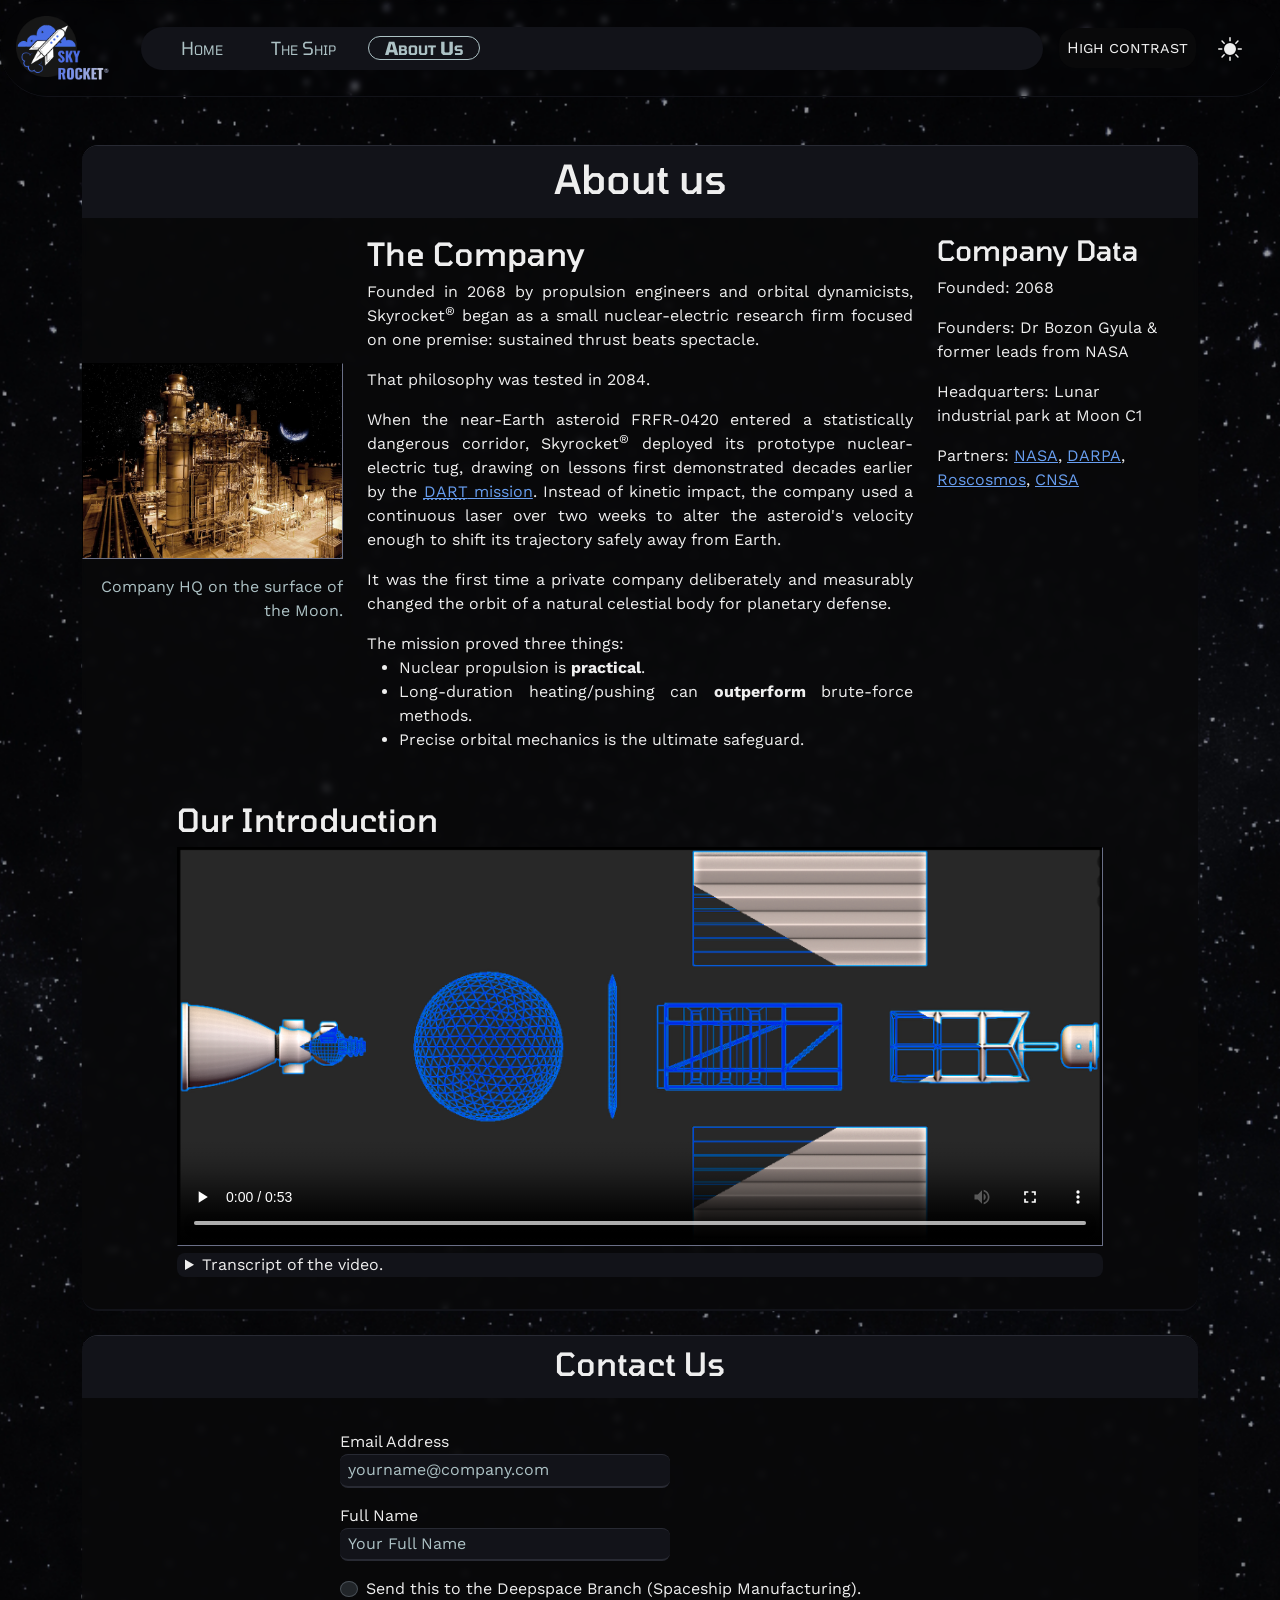
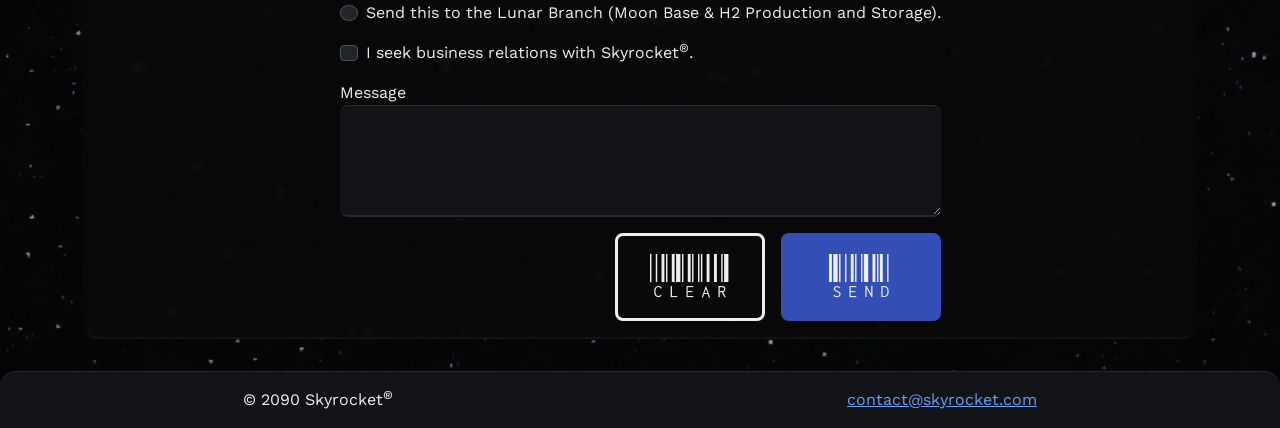
==== about_us.html @ b5b61dbf "Fixing things" ====
<!DOCTYPE html>
<html lang="en">
    <head>
        <meta charset="UTF-8">
        <meta name="viewport" content="width=device-width, initial-scale=1.0">
        
        <link href="https://cdn.jsdelivr.net/npm/bootstrap@5.3.8/dist/css/bootstrap.min.css" rel="stylesheet" integrity="sha384-sRIl4kxILFvY47J16cr9ZwB07vP4J8+LH7qKQnuqkuIAvNWLzeN8tE5YBujZqJLB" crossorigin="anonymous">
        <link rel="stylesheet" href="src/style.css">
        <link rel="stylesheet" href="src/print.css">
        <link rel="shortcut icon" href="./assets/imgs/Icon.png" type="image/x-icon">

        <title>About Us - Skyrocket&reg;</title>
    </head>
    <body>
        <nav id="content-btn">
            <a href="#content">Skip to content</a>
        </nav>
        <header id="menu">
            <a href="index.html">
                <img src="./assets/imgs/Logo.png" alt="Image of the logo of Skyrocket&reg;" id="logo">
            </a>
            <nav>
                <ul>
                    <li>
                        <a href="index.html">
                            <span>Home</span>
                            <svg xmlns="http://www.w3.org/2000/svg" width="32" height="32" fill="currentColor" class="bi bi-house-fill" viewBox="0 0 16 16">
                                <path d="M8.707 1.5a1 1 0 0 0-1.414 0L.646 8.146a.5.5 0 0 0 .708.708L8 2.207l6.646 6.647a.5.5 0 0 0 .708-.708L13 5.793V2.5a.5.5 0 0 0-.5-.5h-1a.5.5 0 0 0-.5.5v1.293z"/>
                                <path d="m8 3.293 6 6V13.5a1.5 1.5 0 0 1-1.5 1.5h-9A1.5 1.5 0 0 1 2 13.5V9.293z"/>
                            </svg>
                        </a>
                    </li>
                    <li>
                        <a href="the_ship.html">
                            <span>The Ship</span>
                            <svg xmlns="http://www.w3.org/2000/svg" width="32" height="32" fill="currentColor" class="bi bi-rocket-fill" viewBox="0 0 16 16">
                                <path d="M10.175 1.991c.81 1.312 1.583 3.43 1.778 6.819l1.5 1.83A2.5 2.5 0 0 1 14 12.202V15.5a.5.5 0 0 1-.9.3l-1.125-1.5c-.166-.222-.42-.4-.752-.57-.214-.108-.414-.192-.627-.282l-.196-.083C9.7 13.793 8.85 14 8 14s-1.7-.207-2.4-.635q-.101.044-.198.084c-.211.089-.411.173-.625.281-.332.17-.586.348-.752.57L2.9 15.8a.5.5 0 0 1-.9-.3v-3.298a2.5 2.5 0 0 1 .548-1.562l.004-.005L4.049 8.81c.197-3.323.969-5.434 1.774-6.756.466-.767.94-1.262 1.31-1.57a3.7 3.7 0 0 1 .601-.41A.55.55 0 0 1 8 0c.101 0 .17.027.25.064q.056.025.145.075c.118.066.277.167.463.315.373.297.85.779 1.317 1.537M9.5 6c0-1.105-.672-2-1.5-2s-1.5.895-1.5 2S7.172 8 8 8s1.5-.895 1.5-2"/>
                                <path d="M8 14.5c.5 0 .999-.046 1.479-.139L8.4 15.8a.5.5 0 0 1-.8 0l-1.079-1.439c.48.093.98.139 1.479.139"/>
                            </svg>
                        </a>
                    </li>
                    <li class="active">
                        <a href="about_us.html">
                            <span>About Us</span>
                            <svg xmlns="http://www.w3.org/2000/svg" width="32" height="32" fill="currentColor" class="bi bi-building-fill" viewBox="0 0 16 16">
                                <path d="M3 0a1 1 0 0 0-1 1v14a1 1 0 0 0 1 1h3v-3.5a.5.5 0 0 1 .5-.5h3a.5.5 0 0 1 .5.5V16h3a1 1 0 0 0 1-1V1a1 1 0 0 0-1-1zm1 2.5a.5.5 0 0 1 .5-.5h1a.5.5 0 0 1 .5.5v1a.5.5 0 0 1-.5.5h-1a.5.5 0 0 1-.5-.5zm3 0a.5.5 0 0 1 .5-.5h1a.5.5 0 0 1 .5.5v1a.5.5 0 0 1-.5.5h-1a.5.5 0 0 1-.5-.5zm3.5-.5h1a.5.5 0 0 1 .5.5v1a.5.5 0 0 1-.5.5h-1a.5.5 0 0 1-.5-.5v-1a.5.5 0 0 1 .5-.5M4 5.5a.5.5 0 0 1 .5-.5h1a.5.5 0 0 1 .5.5v1a.5.5 0 0 1-.5.5h-1a.5.5 0 0 1-.5-.5zM7.5 5h1a.5.5 0 0 1 .5.5v1a.5.5 0 0 1-.5.5h-1a.5.5 0 0 1-.5-.5v-1a.5.5 0 0 1 .5-.5m2.5.5a.5.5 0 0 1 .5-.5h1a.5.5 0 0 1 .5.5v1a.5.5 0 0 1-.5.5h-1a.5.5 0 0 1-.5-.5zM4.5 8h1a.5.5 0 0 1 .5.5v1a.5.5 0 0 1-.5.5h-1a.5.5 0 0 1-.5-.5v-1a.5.5 0 0 1 .5-.5m2.5.5a.5.5 0 0 1 .5-.5h1a.5.5 0 0 1 .5.5v1a.5.5 0 0 1-.5.5h-1a.5.5 0 0 1-.5-.5zm3.5-.5h1a.5.5 0 0 1 .5.5v1a.5.5 0 0 1-.5.5h-1a.5.5 0 0 1-.5-.5v-1a.5.5 0 0 1 .5-.5"/>
                            </svg>
                        </a>
                    </li>
                </ul>
            </nav>
            <p>High contrast</p>
            <button id="high-contrast-btn" title="High contrast mode">
                <svg xmlns="http://www.w3.org/2000/svg" width="24" height="24" fill="currentColor" class="bi bi-sun-fill" viewBox="0 0 16 16">
                    <path d="M8 12a4 4 0 1 0 0-8 4 4 0 0 0 0 8M8 0a.5.5 0 0 1 .5.5v2a.5.5 0 0 1-1 0v-2A.5.5 0 0 1 8 0m0 13a.5.5 0 0 1 .5.5v2a.5.5 0 0 1-1 0v-2A.5.5 0 0 1 8 13m8-5a.5.5 0 0 1-.5.5h-2a.5.5 0 0 1 0-1h2a.5.5 0 0 1 .5.5M3 8a.5.5 0 0 1-.5.5h-2a.5.5 0 0 1 0-1h2A.5.5 0 0 1 3 8m10.657-5.657a.5.5 0 0 1 0 .707l-1.414 1.415a.5.5 0 1 1-.707-.708l1.414-1.414a.5.5 0 0 1 .707 0m-9.193 9.193a.5.5 0 0 1 0 .707L3.05 13.657a.5.5 0 0 1-.707-.707l1.414-1.414a.5.5 0 0 1 .707 0m9.193 2.121a.5.5 0 0 1-.707 0l-1.414-1.414a.5.5 0 0 1 .707-.707l1.414 1.414a.5.5 0 0 1 0 .707M4.464 4.465a.5.5 0 0 1-.707 0L2.343 3.05a.5.5 0 1 1 .707-.707l1.414 1.414a.5.5 0 0 1 0 .708"/>
                </svg>
            </button>
        </header>
        
        <main id="content" class="container">

            <article class="section-card">
                <header>
                    <h1>About us</h1>
                </header>
                <section class="row g-4">
                    <figure class="col-12 col-lg-3">
                        <img src="./assets/imgs/MoonBase.jpg" alt="Night picture of our lunar base" class="img-fluid content-border">
                        <figcaption>Company HQ on the surface of the Moon.</figcaption>
                    </figure>
                    <div class="col-12 col-lg-6 py-3 text-justify">
                        <h2>The Company</h2>
                        <p>Founded in 2068 by propulsion engineers and orbital dynamicists, Skyrocket<sup>&reg;</sup> began as a small nuclear-electric research firm focused on one premise: sustained thrust beats spectacle.</p>
                        <p>That philosophy was tested in 2084.</p>
                        <p>When the near-Earth asteroid FRFR-0420 entered a statistically dangerous corridor, Skyrocket<sup>&reg;</sup> deployed its prototype nuclear-electric tug, drawing on lessons first demonstrated decades earlier by the <a href="https://en.wikipedia.org/wiki/Double_Asteroid_Redirection_Test" target="_blank"><abbr title="Double Asteroid Redirection Test">DART</abbr> mission</a>. Instead of kinetic impact, the company used a continuous laser over two weeks to alter the asteroid's velocity enough to shift its trajectory safely away from Earth.</p>
                        <p>It was the first time a private company deliberately and measurably changed the orbit of a natural celestial body for planetary defense.</p>
                        <p class="mb-0">The mission proved three things:</p>
                        <ul>
                            <li>Nuclear propulsion is <strong>practical</strong>.</li>
                            <li>Long-duration heating/pushing can <strong>outperform</strong> brute-force methods.</li>
                            <li>Precise orbital mechanics is the ultimate safeguard.</li>
                        </ul>
                    </div>
                    <aside class="col-12 col-lg-3 py-3 pe-5">
                        <h3>Company Data</h3>
                        <p>Founded: 2068</p>
                        <p>Founders: <span lang="hu">Dr Bozon Gyula</span> & former leads from NASA</p>
                        <p>Headquarters: Lunar industrial park at Moon C1</p>
                        <p>
                            Partners:
                            <a href="https://en.wikipedia.org/wiki/NASA" target="_blank">NASA</a>,
                            <a href="https://en.wikipedia.org/wiki/DARPA" target="_blank">DARPA</a>,
                            <a href="https://en.wikipedia.org/wiki/Roscosmos" target="_blank">Roscosmos</a>,
                            <a href="https://en.wikipedia.org/wiki/China_National_Space_Administration" target="_blank">CNSA</a>
                        </p>
                    </aside>
                    <div class="col-12 col-md-10 m-auto py-3">
                        <h2>Our Introduction</h2>
                        <video controls class="content-border" poster="./assets/imgs/VideoThumbnail.png">
                            <source src="./assets/videos/Introduction.mp4" type="video/mp4">
                        </video>
                        <details>
                            <summary>Transcript of the video.</summary>
                            <p>
                                In 2084, when the asteroid FRFR-0420 threatened Earth, one company rewrote the future.
                                <br>
                                Skyrocket began as a daring startup with a single conviction: space is not a boundary — it is an engineering problem. We altered FRFR's trajectory, safeguarded our planet, and proved that the limits of space are meant to be challenged.
                                <br>
                                Today, we continue that mission.
                                <br>
                                I am SKY AI, Skyrocket's autonomous systems core — and this is the Flux Overflow class. A nuclear-propelled, unmanned deep-space mining and transport vehicle engineered for precision and profit. Twenty kilometers per second of delta-v, push and tug engine modes, retractable radiators, hybrid AI and manual control.
                                <br>
                                At Skyrocket, we don't just reach for the stars — we make them reachable.
                                <br>
                                Music by by Scott Buckley - released under CC-BY 4.0. www.scottbuckley.com.au
                            </p>
                        </details>
                    </div>
                </section>
            </article>
            
            <article class="section-card mt-4">
                <header>
                    <h2>Contact Us</h2>
                </header>
                <form action="mailto:contact@skyrocket.com" method="post" enctype="text/plain" name="contact" class="p-3" data-bs-theme="dark">

                    <div class="mt-3 vertical-group">
                        <label for="input_email">Email Address</label>
                        <input type="email" name="input_email" id="input_email" placeholder="yourname@company.com" maxlength="40" size="30">
                    </div>

                    <div class="mt-3 vertical-group">
                        <label for="input_text-full_name">Full Name</label>
                        <input type="text" name="input_text-full_name" id="input_text-full_name" placeholder="Your Full Name" maxlength="40" size="30">
                    </div>

                    <div class="mt-3 horizontal-group">
                        <input type="radio" name="input_radio-which_branch" id="input_radio-deepspace" class="form-check-input">
                        <label for="input_radio-deepspace">Send this to the Deepspace Branch (Spaceship Manufacturing).</label>
                    </div>
                    <div class="horizontal-group">
                        <input type="radio" name="input_radio-which_branch" id="input_radio-lunar" class="form-check-input">
                        <label for="input_radio-lunar">Send this to the Lunar Branch (Moon Base & H2 Production and Storage).</label>
                    </div>

                    <div class="mt-3 horizontal-group">
                        <input type="checkbox" name="input_checkbox-is_business" id="input_checkbox-is_business" class="form-check-input">
                        <label for="input_checkbox-is_business">I seek business relations with Skyrocket<sup>&reg;</sup>.</label>
                    </div>

                    <div class="mt-3 vertical-group">
                        <label for="input_textarea-message">Message</label>
                        <textarea name="input_textarea-message" id="input_textarea-message"></textarea>
                    </div>

                    <div class="mt-3 button-group">
                        <input type="button" value="CLEAR" class="button">
                        <input type="submit" value="SEND" class="button">
                    </div>
                    
                </form>
            </article>

        </main>
        
        <footer>
            <p>&copy; 2090 Skyrocket<sup>&reg;</sup></p>
            <address>
                <a href="mailto:contact@skyrocket.com">contact@skyrocket.com</a>
            </address>
        </footer>

        <script src="https://cdn.jsdelivr.net/npm/bootstrap@5.3.8/dist/js/bootstrap.bundle.min.js" integrity="sha384-FKyoEForCGlyvwx9Hj09JcYn3nv7wiPVlz7YYwJrWVcXK/BmnVDxM+D2scQbITxI" crossorigin="anonymous"></script>
        <script src="src/main.js"></script>
    </body>
</html>
---- src/style.css ----
/* Fonts import */
@import url('https://fonts.googleapis.com/css2?family=Libre+Barcode+128+Text&family=Tomorrow:ital,wght@0,400;0,700;1,400;1,700&family=Work+Sans:ital,wght@0,100..900;1,100..900&display=swap');

/* md from below: 767px */
/* lg from below: 991px */
/* lg from above: 992px */

/* #region Variables */
:root
{
    --bg-color: #09090A;
    --bg-color-transparent: rgba(9, 9, 10, 0.8);
    --bg-dark-grey-color: #121319;
    --bg-light-grey-color: #282a33;

    --text-color: #eee;
    --text-muted-color: #adc2c5;

    --primary-dark-color: #334fb6;
    --primary-color: #689ef0;
    --primary-light-color: #85dbf5;

    --secondary-color: #a675e7;

    --transition-length: 150ms;

    --font-size: 1rem;
    --font-size-large: 1.125rem;
    --font-size-giga: 3rem;

    --font: "Work Sans", Arial, sans-serif;
    --font-futuristic: "Tomorrow", Arial, sans-serif;
    --font-barcode: "Libre Barcode 128 Text", Arial, sans-serif;

    --bg-blur: blur(.2rem);

    --timeline-border-color: white;
}
.high-contrast
{
    --bg-color-transparent: rgba(0, 0, 0, 1);
    
    --text-color: #4cecff;
    --text-muted-color: #00ccff;
    
    --primary-dark-color: #ff8800;
    --primary-color: #ffa600;
    --primary-light-color: #ffee00;

    --font-size: 1.125rem;
    --font-size-large: 1.25rem;
}
/* #endregion */

/* #region Global */
::selection
{
    background-color: var(--primary-color);
    color: #000;
}
.high-contrast ::selection
{
    background-color: var(--primary-color);
}

body
{
    display: flex;
    flex-direction: column;
    min-height: 100vh;

    background-color: var(--bg-color); /* Ha nem töltene be a kép, az ember nem fog megvakulni. */
    background-image: url(./../assets/imgs/Space.jpg);
    background-position: top;
    background-size: cover;

    color: var(--text-color);
    font-family: var(--font);
}
main
{
    /* A footer így mindig legalul lesz. */
    flex: 1;
}

h1, h2, h3, nav
{
    font-family: var(--font-futuristic);
}
p, a, li
{
    font-size: var(--font-size);
}
.high-contrast h1, .high-contrast h2, .high-contrast h3
{
    color: var(--primary-light-color);
}
/* #endregion */

#content
{
    margin-top: 3rem;
}
#content-btn a
{
    position: absolute;
    left    : -9999px;
    margin-left: 5rem;
    font-size: var(--font-size-large);
}
#content-btn a:focus
{
    position: static;
}

.section-card
{
    border-bottom: .15rem solid var(--bg-dark-grey-color);
    border-top: .1rem solid var(--bg-light-grey-color);
    border-radius: 1rem;
    height: 100%;
    
    overflow: hidden;
    background-color: var(--bg-color-transparent);
    backdrop-filter: var(--bg-blur);
}
.high-contrast .section-card
{
    border-color: white;
}
.section-card header
{
    padding: .5rem;

    background-color: var(--bg-dark-grey-color);
    text-align: center;
}
.blur-bg
{
    width: fit-content;
    padding: 0 1rem;
    
    background-color: var(--bg-color-transparent);
    backdrop-filter: var(--bg-blur);
}
.content-border
{
    border: 1px inset var(--bg-light-grey-color);
}
.text-justify
{
    text-align: justify;
}

hr
{
    border-top: .3rem dashed var(--bg-light-grey-color);
    border-radius: 1rem;
    opacity: .5;
}

/* Links */
a:link
{
    color: var(--primary-color);
}
a:visited
{
    color: var(--secondary-color);
}
a:hover, a:active
{
    color: var(--primary-light-color);
}

footer
{
    display: flex;
    justify-content: space-around;
    width: 100%;
    padding: 1rem;
    margin-top: 2rem;
    border-top: .1rem solid var(--bg-light-grey-color);
    border-top-left-radius: 1rem;
    border-top-right-radius: 1rem;

    background-color: var(--bg-dark-grey-color);
}
footer p, footer address
{
    margin: 0;
}

video
{
    width: 100%;
}

.zoom-image:hover img
{
    opacity: .8;
    border: 1px solid white;

    cursor: zoom-in;
}

/* #region About Us */
form
{
    width: fit-content;
    margin: auto;
}
input, textarea
{
    padding: .2rem .5rem;
    border: none;
    border-top: .1rem solid var(--bg-light-grey-color);
    border-bottom: .15rem solid var(--bg-light-grey-color);
    border-radius: .5rem;
    max-width: 40rem;

    color: var(--text-color);
    background-color: var(--bg-dark-grey-color);
}
textarea
{
    width: 100%;
    min-height: 7rem;
}
::placeholder
{
    color: var(--text-muted-color);
}
input[type=submit]
{
    padding: .5rem 3rem;
    width: fit-content;

    background-color: var(--primary-dark-color);
}
input[type=submit]:hover
{
    background-color: var(--primary-color);
}
.high-contrast input[type=submit]
{
    color: #000;
}
input[type=button]
{
    padding: .3rem 2rem;
    border: .2rem solid var(--text-color);
    background-color: var(--bg-color);
}
input[type=button]:hover
{
    border-color: var(--text-muted-color);
    background-color: var(--bg-dark-grey-color);
}
.button-group
{
    display: flex;
    flex-wrap: wrap;
    justify-content: end;
    gap: 1rem;
}
.vertical-group
{
    display: flex;
    flex-direction: column;
    align-items: start;
}
.horizontal-group
{
    display: flex;
}
.horizontal-group label
{
    margin-left: .5rem;
}
/* #endregion */

/* #region The Ship */
figure
{
    display: flex;
    flex-direction: column;
    justify-content: center;
}
figcaption
{
    margin-top: 1rem;

    color: var(--text-muted-color);
    text-align: end;
}
@media screen and (max-width: 767px)
{
    figure
    {
        position: relative;
        max-height: 10rem;
        overflow: hidden;
    }
    figcaption
    {
        position: absolute;
        top: 0;
        left: 1rem;
        padding: .5rem;
        border-radius: .5rem;
        width: 80%;

        color: var(--text-color);
        text-align: start;
        background-color: var(--bg-color-transparent);
        backdrop-filter: var(--bg-blur);
    }
}

details
{
    margin-bottom: 1rem;
}
summary
{
    border-radius: .5rem;
    padding: 0 .5rem;

    transition: var(--transition-length);
    background-color: var(--bg-dark-grey-color);
}
summary:hover, summary:focus
{
    background-color: var(--bg-light-grey-color);
}

table, th, td
{
    border: 1px solid white;
}
th, td
{
    padding: .5rem;
    min-width: 6rem;
}
thead th
{
    text-align: end;
}
tbody td
{
    text-align: center;
}
caption
{
    color: var(--text-color);
}

/* #endregion */

/* #region Offers */
.section-card p.footnote
{
    color: var(--text-muted-color);
    text-align: end;
    font-style: italic;
}

.cost-text
{
    font-family: var(--font-futuristic);
    font-size: var(--font-size-large);
    letter-spacing: .2rem;
}
.button
{
    border: none;
    border-radius: .5rem;
    
    transition: var(--transition-length);

    color: var(--text-color);
    font-family: var(--font-barcode);
    font-size: var(--font-size-giga);
}
.buy-button
{
    padding: .2rem 4rem;
    background-color: var(--primary-dark-color);
}
.buy-button:hover
{
    background-color: var(--primary-color);
}
.high-contrast .buy-button
{
    color: #000;
}
.high-contrast .button
{
    font-family: var(--font-futuristic);
    font-weight: bold;
}
.rent-button
{
    padding: 0 4rem;
    border: .2rem solid var(--primary-dark-color);
    background-color: var(--bg-color);
}
.rent-button:hover
{
    border-color: var(--primary-color);
    background-color: var(--bg-light-grey-color);
}
/* #endregion */

/* #region Navbar */
#menu
{
    position: sticky;
    top: 0;
    margin: 0 0rem;
    display: flex;
    align-items: center;

    z-index: 1;
    user-select: none;

    backdrop-filter: var(--bg-blur);
    border-bottom: .1rem solid var(--bg-dark-grey-color);
    border-radius: 3rem;
    text-wrap: nowrap;
}
#logo:hover
{
    transition: var(--transition-length);
    opacity: .9;
    filter: drop-shadow(0 0 1.5rem var(--primary-dark-color));
}
#menu img
{
    height: 4rem;
    margin: 1rem;
}

nav
{
    width: 100%;
}
nav ul
{
    display: flex;
    gap: 1rem;

    margin: 0 1rem;
    padding: .5rem 1.5rem;
    border-radius: 2rem;

    background-color: var(--bg-dark-grey-color);
}
nav li
{
    list-style-type: none;
    display: inline-block;
}
nav a:link, nav a:visited
{
    padding: 0 1rem;
    border-radius: 1rem;

    color: var(--text-muted-color);
    font-variant: small-caps;
    font-size: var(--font-size-large);
    text-decoration: none;
}
nav a:hover, nav a:active
{
    color: var(--text-color);
}
nav li.active a
{
    font-weight: bold;
    border: .1rem solid var(--text-muted-color);
}
nav li a svg
{
    display: none;
}

#menu p
{
    position: relative;
    top: .5rem;
    margin-right: 1rem;
    padding: .5rem;
    border-radius: 1rem;

    background-color: var(--bg-color);
    font-variant: small-caps;
    text-align: end;
}
#high-contrast-btn
{
    margin-right: 2rem;
    border: none;

    background-color: transparent;
    color: var(--text-color);
}
#high-contrast-btn:hover
{
    color: var(--primary-light-color);
}

@media screen and (max-width: 767px)
{
    #menu
    {
        position: fixed;
        top: auto;
        bottom: 0;
        width: 100%;

        border-top: .15rem solid var(--bg-light-grey-color);
    }
    #menu p
    {
        display: none;
    }
    #menu img
    {
        height: 2rem;
        margin: .5rem;
    }

    nav ul
    {
        gap: 0;
        justify-content: space-around;
    }
    nav a:link, nav a:visited
    {
        padding: 0;
    }
    nav li.active a
    {
        border: none;
    }
    nav a span
    {
        display: none;
    }
    nav li.active
    {
        border: .2rem solid var(--text-muted-color);
    }
    nav li
    {
        padding: .3rem;
        border: .2rem solid transparent;
        border-radius: 100%;
    }
    nav li a svg
    {
        display: block;
    }

    footer
    {
        padding-bottom: 5rem;
    }
}
/* #endregion */

/* #region Lens images */
.lens
{
    padding: 0;
    position: relative;
    bottom: -1rem;
    display: block;
    margin: auto;
    width: 33%;
}
.lens img
{
    display: block;
    width: 100%;
    margin: auto;
}
.lens img:last-of-type
{
    position: absolute;
    top: 0;
    left: 0;

    opacity: 0;
    transition: var(--transition-length);
}
.lens img:last-of-type:hover
{
    opacity: 1;
}
/* #endregion */

/* #region Roadmap */
.event .event-description p:first-of-type
{
    font-weight: bold;
}
@media screen and (max-width: 991px)
{
    .roadmap
    {
        position: relative;
        margin: 0 1rem 2rem 1rem;
    }
    .roadmap #timeline-horizontal
    {
        display: none;
    }
    #timeline-vertical
    {
        position: absolute;
        width: .4rem;
        height: calc(3rem + 4rem * 5);
        border-radius: 1rem;

        background-color: var(--timeline-border-color);
        opacity: .8;
    }
    .event
    {
        margin-left: 1rem;
        border-radius: .5rem;

        background-color: var(--bg-color-transparent);
        backdrop-filter: var(--bg-blur);
    }
    #event-current svg
    {
        display: none;
    }
    .event .event-description
    {
        padding: .5rem;
        border-bottom: .1rem solid var(--bg-light-grey-color);
        border-radius: .5rem;
    }
    .event .event-description p
    {
        margin: 0;
    }
}
@media screen and (min-width: 992px)
{
    .roadmap
    {
        position: relative;
        margin: 2rem 4rem 7rem 4rem;
    }
    .roadmap #timeline-horizontal
    {
        display: block;
        border-color: var(--timeline-border-color);
        border-style: solid;
        opacity: .8;
    }
    .event-point
    {
        border-radius: 100%;

        background-color: var(--bg-dark-grey-color);
        border: .5rem solid var(--primary-dark-color);
    }
    .event
    {
        position: absolute;
        top: -.9rem;
        width: 2rem;
        height: 2rem;
    }
    .event .event-description
    {
        position: relative;
        top: 2.2rem;
        left: -3.5rem;
        width: 8.2rem;
        border-radius: .5rem;
        
        background-color: var(--bg-color-transparent);
        backdrop-filter: var(--bg-blur);
    }
    .event .event-description p
    {
        margin: 0;
        padding: 0 .2rem;

        text-align: center;
    }
    #event-current
    {
        left: calc(50% - 1rem);
    }
    #event-current .event-description
    {
        position: relative;
        top: 0;
        left: -3rem;
        width: 8rem;
        border-radius: .5rem;

        background-color: var(--bg-color-transparent);
        backdrop-filter: var(--bg-blur);
    }
    #event-current .event-description p
    {
        margin: 0;
        padding: 0 .2rem;

        text-align: center;
        font-weight: bold;
    }
    #event-current svg
    {
        width: 3rem;
        height: 3rem;
        position: relative;
        top: -.5rem;
        left: calc(50% - 1.5rem);
        
        fill: var(--timeline-border-color);
    }
    #event1
    {
        left: 0;
    }
    #event2
    {
        left: calc(15%);
    }
    #event3
    {
        left: calc(35%);
    }
    #event4
    {
        left: calc(70% - 2rem);
    }
    #event5
    {
        left: calc(100% - 2rem);
    }
}
/* #endregion */
---- src/print.css ----
@media print
{
    img
    {
        margin: auto;
        max-height: 15rem;
        max-width: 15rem;
    }
    table, td, th
    {
        border: .2rem solid black;
    }

    .dont-print, #menu, footer, video
    {
        display: none;
    }
    .rent-button
    {
        border: none;
    }

    .event .event-description
    {
        padding: 0;
    }
    #content-btn
    {
        display: none;
    }
    #content
    {
        margin-top: 0;
    }
}
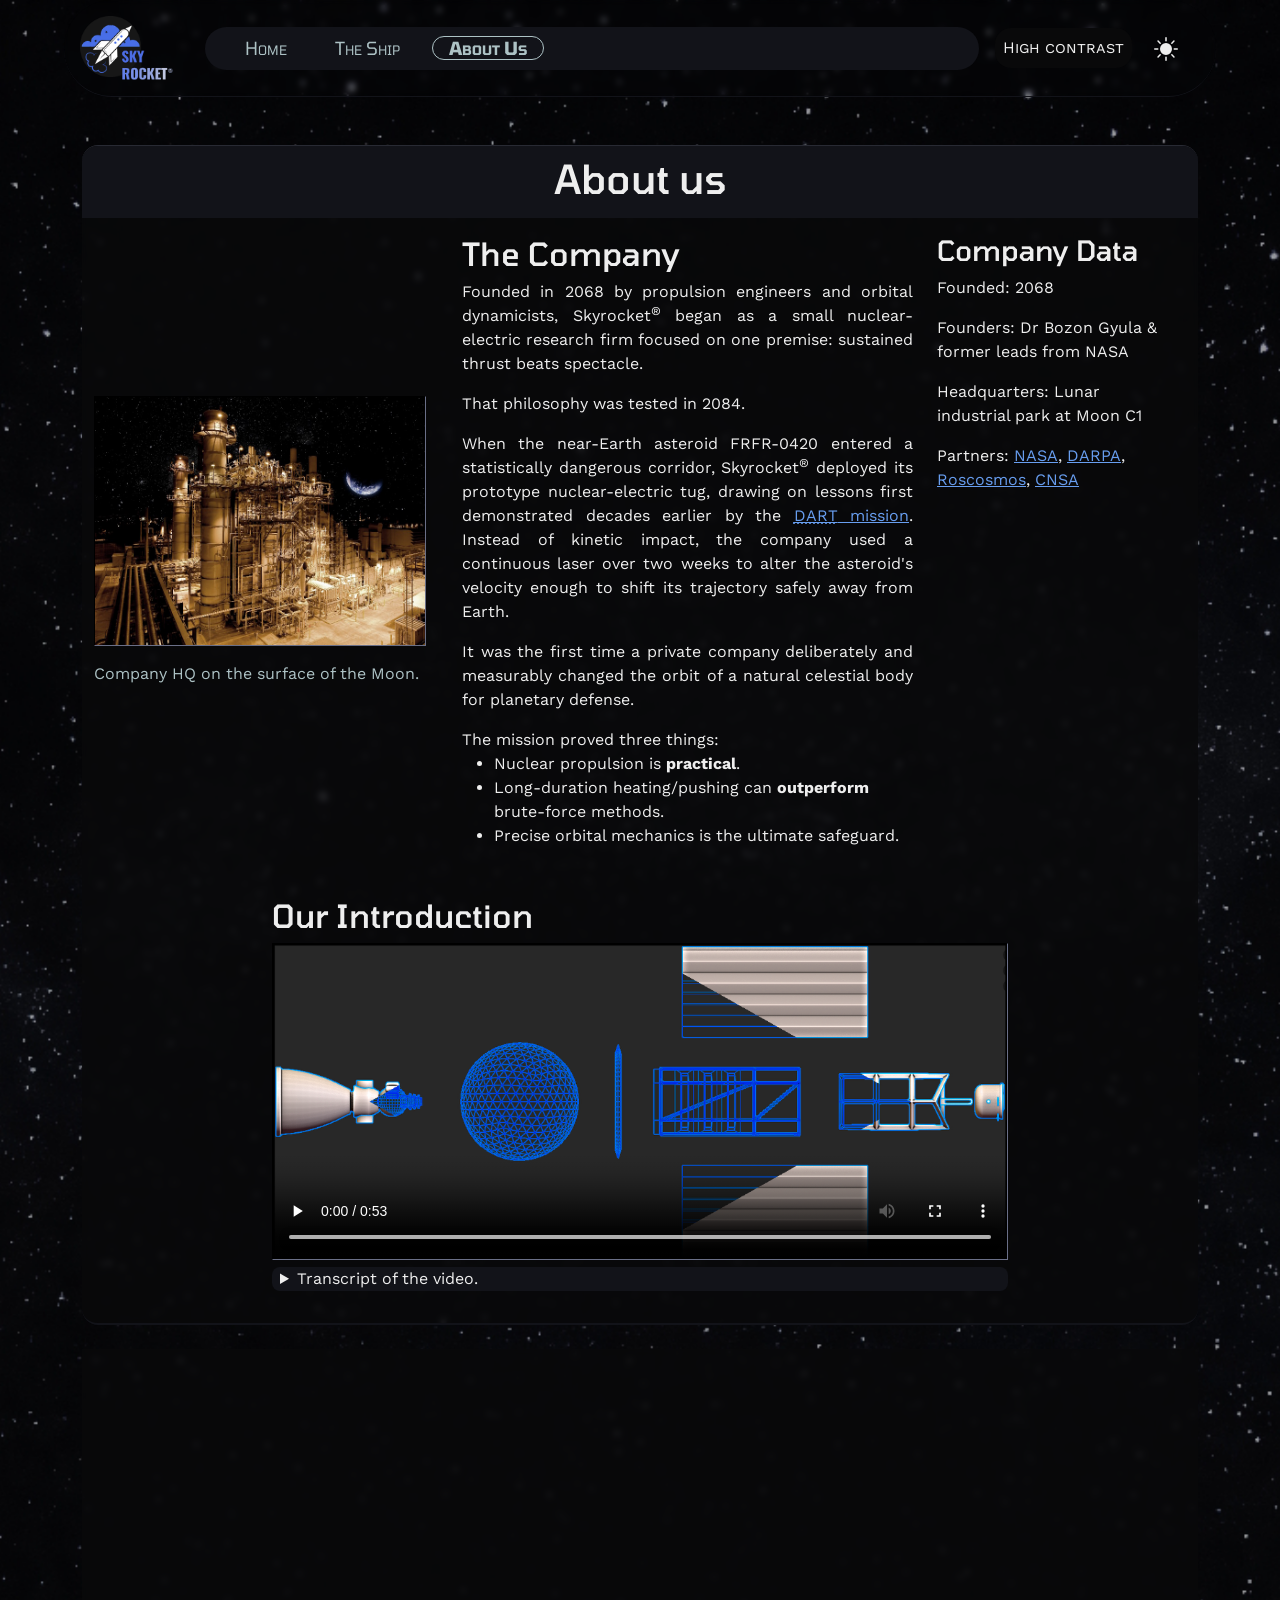
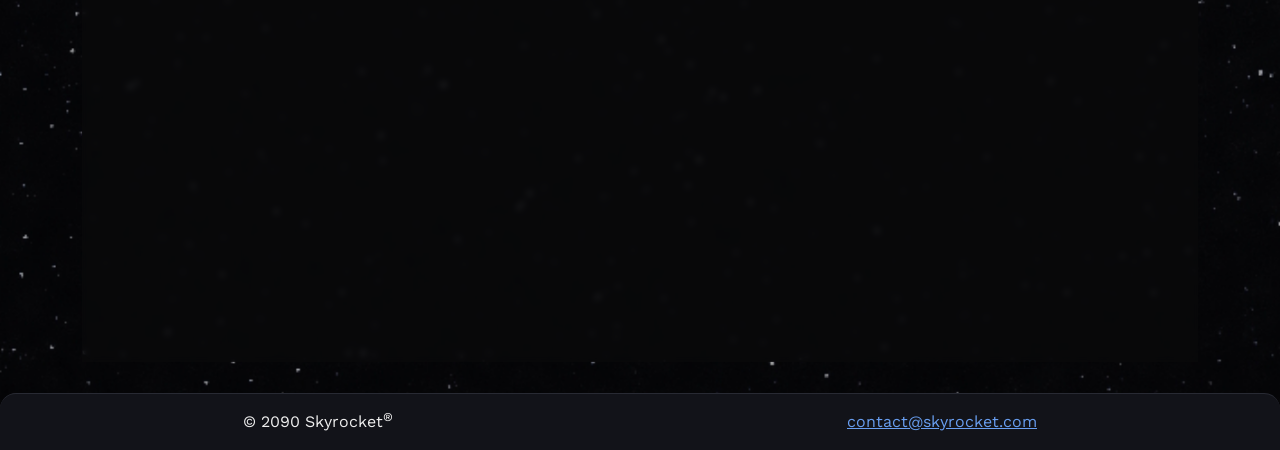
==== commit 94f5a89c: "Fixing the about us page" ====
--- a/about_us.html
+++ b/about_us.html
@@ -58,110 +58,121 @@
         </header>
         
         <main id="content" class="container">
+            <div class="row">
 
-            <article class="section-card">
-                <header>
-                    <h1>About us</h1>
-                </header>
-                <section class="row g-4">
-                    <figure class="col-12 col-lg-3">
-                        <img src="./assets/imgs/MoonBase.jpg" alt="Night picture of our lunar base" class="img-fluid content-border">
-                        <figcaption>Company HQ on the surface of the Moon.</figcaption>
-                    </figure>
-                    <div class="col-12 col-lg-6 py-3 text-justify">
-                        <h2>The Company</h2>
-                        <p>Founded in 2068 by propulsion engineers and orbital dynamicists, Skyrocket<sup>&reg;</sup> began as a small nuclear-electric research firm focused on one premise: sustained thrust beats spectacle.</p>
-                        <p>That philosophy was tested in 2084.</p>
-                        <p>When the near-Earth asteroid FRFR-0420 entered a statistically dangerous corridor, Skyrocket<sup>&reg;</sup> deployed its prototype nuclear-electric tug, drawing on lessons first demonstrated decades earlier by the <a href="https://en.wikipedia.org/wiki/Double_Asteroid_Redirection_Test" target="_blank"><abbr title="Double Asteroid Redirection Test">DART</abbr> mission</a>. Instead of kinetic impact, the company used a continuous laser over two weeks to alter the asteroid's velocity enough to shift its trajectory safely away from Earth.</p>
-                        <p>It was the first time a private company deliberately and measurably changed the orbit of a natural celestial body for planetary defense.</p>
-                        <p class="mb-0">The mission proved three things:</p>
-                        <ul>
-                            <li>Nuclear propulsion is <strong>practical</strong>.</li>
-                            <li>Long-duration heating/pushing can <strong>outperform</strong> brute-force methods.</li>
-                            <li>Precise orbital mechanics is the ultimate safeguard.</li>
-                        </ul>
-                    </div>
-                    <aside class="col-12 col-lg-3 py-3 pe-5">
-                        <h3>Company Data</h3>
-                        <p>Founded: 2068</p>
-                        <p>Founders: <span lang="hu">Dr Bozon Gyula</span> & former leads from NASA</p>
-                        <p>Headquarters: Lunar industrial park at Moon C1</p>
-                        <p>
-                            Partners:
-                            <a href="https://en.wikipedia.org/wiki/NASA" target="_blank">NASA</a>,
-                            <a href="https://en.wikipedia.org/wiki/DARPA" target="_blank">DARPA</a>,
-                            <a href="https://en.wikipedia.org/wiki/Roscosmos" target="_blank">Roscosmos</a>,
-                            <a href="https://en.wikipedia.org/wiki/China_National_Space_Administration" target="_blank">CNSA</a>
-                        </p>
-                    </aside>
-                    <div class="col-12 col-md-10 m-auto py-3">
-                        <h2>Our Introduction</h2>
-                        <video controls class="content-border" poster="./assets/imgs/VideoThumbnail.png">
-                            <source src="./assets/videos/Introduction.mp4" type="video/mp4">
-                        </video>
-                        <details>
-                            <summary>Transcript of the video.</summary>
-                            <p>
-                                In 2084, when the asteroid FRFR-0420 threatened Earth, one company rewrote the future.
-                                <br>
-                                Skyrocket began as a daring startup with a single conviction: space is not a boundary — it is an engineering problem. We altered FRFR's trajectory, safeguarded our planet, and proved that the limits of space are meant to be challenged.
-                                <br>
-                                Today, we continue that mission.
-                                <br>
-                                I am SKY AI, Skyrocket's autonomous systems core — and this is the Flux Overflow class. A nuclear-propelled, unmanned deep-space mining and transport vehicle engineered for precision and profit. Twenty kilometers per second of delta-v, push and tug engine modes, retractable radiators, hybrid AI and manual control.
-                                <br>
-                                At Skyrocket, we don't just reach for the stars — we make them reachable.
-                                <br>
-                                Music by by Scott Buckley - released under CC-BY 4.0. www.scottbuckley.com.au
-                            </p>
-                        </details>
-                    </div>
-                </section>
-            </article>
-            
-            <article class="section-card mt-4">
-                <header>
-                    <h2>Contact Us</h2>
-                </header>
-                <form action="mailto:contact@skyrocket.com" method="post" enctype="text/plain" name="contact" class="p-3" data-bs-theme="dark">
+                <div class="col-12">
+                    <article class="content-card">
+                        <div class="row">
+                            <header class="col-12">
+                                <h1>About us</h1>
+                            </header> <!-- col -->
+                            <figure class="col-12 col-lg-4 p-4">
+                                <a href="./assets/imgs/MoonBase.jpg" class="zoom-image">
+                                    <img src="./assets/imgs/MoonBase-Thumbnail.jpg" alt="Night picture of our lunar base" class="img-fluid content-border">
+                                </a>
+                                <figcaption>Company HQ on the surface of the Moon.</figcaption>
+                            </figure> <!-- col -->
+                            <section class="col-12 col-lg-5 py-3 text-justify">
+                                <h2>The Company</h2>
+                                <p>Founded in 2068 by propulsion engineers and orbital dynamicists, Skyrocket<sup>&reg;</sup> began as a small nuclear-electric research firm focused on one premise: sustained thrust beats spectacle.</p>
+                                <p>That philosophy was tested in 2084.</p>
+                                <p>When the near-Earth asteroid FRFR-0420 entered a statistically dangerous corridor, Skyrocket<sup>&reg;</sup> deployed its prototype nuclear-electric tug, drawing on lessons first demonstrated decades earlier by the <a href="https://en.wikipedia.org/wiki/Double_Asteroid_Redirection_Test" target="_blank"><abbr title="Double Asteroid Redirection Test">DART</abbr> mission</a>. Instead of kinetic impact, the company used a continuous laser over two weeks to alter the asteroid's velocity enough to shift its trajectory safely away from Earth.</p>
+                                <p>It was the first time a private company deliberately and measurably changed the orbit of a natural celestial body for planetary defense.</p>
+                                <p class="mb-0">The mission proved three things:</p>
+                                <ul>
+                                    <li>Nuclear propulsion is <strong>practical</strong>.</li>
+                                    <li>Long-duration heating/pushing can <strong>outperform</strong> brute-force methods.</li>
+                                    <li>Precise orbital mechanics is the ultimate safeguard.</li>
+                                </ul>
+                            </section> <!-- col -->
+                            <aside class="col-12 col-lg-3 py-3 pe-5">
+                                <h3>Company Data</h3>
+                                <p>Founded: 2068</p>
+                                <p>Founders: <span lang="hu">Dr Bozon Gyula</span> & former leads from NASA</p>
+                                <p>Headquarters: Lunar industrial park at Moon C1</p>
+                                <p>
+                                    Partners:
+                                    <a href="https://en.wikipedia.org/wiki/NASA" target="_blank">NASA</a>,
+                                    <a href="https://en.wikipedia.org/wiki/DARPA" target="_blank">DARPA</a>,
+                                    <a href="https://en.wikipedia.org/wiki/Roscosmos" target="_blank">Roscosmos</a>,
+                                    <a href="https://en.wikipedia.org/wiki/China_National_Space_Administration" target="_blank">CNSA</a>
+                                </p>
+                            </aside> <!-- col -->
+                            <section class="col-12 col-md-8 m-auto py-3">
+                                <h2>Our Introduction</h2>
+                                <video controls class="content-border" poster="./assets/imgs/VideoThumbnail.png">
+                                    <source src="./assets/videos/Introduction.mp4" type="video/mp4">
+                                </video>
+                                <details>
+                                    <summary>Transcript of the video.</summary>
+                                    <p>
+                                        In 2084, when the asteroid FRFR-0420 threatened Earth, one company rewrote the future.
+                                        <br>
+                                        Skyrocket began as a daring startup with a single conviction: space is not a boundary — it is an engineering problem. We altered FRFR's trajectory, safeguarded our planet, and proved that the limits of space are meant to be challenged.
+                                        <br>
+                                        Today, we continue that mission.
+                                        <br>
+                                        I am SKY AI, Skyrocket's autonomous systems core — and this is the Flux Overflow class. A nuclear-propelled, unmanned deep-space mining and transport vehicle engineered for precision and profit. Twenty kilometers per second of delta-v, push and tug engine modes, retractable radiators, hybrid AI and manual control.
+                                        <br>
+                                        At Skyrocket, we don't just reach for the stars — we make them reachable.
+                                        <br>
+                                        Music by by Scott Buckley - released under CC-BY 4.0. www.scottbuckley.com.au
+                                    </p>
+                                </details>
+                            </section> <!-- col -->
+                        </div> <!-- row -->
+                    </article>
+                </div> <!-- col -->
+                
+                <div class="col-12">
+                    <article class="content-card mt-4">
+                        <div class="row">
+                            <header class="col-12">
+                                <h2>Contact Us</h2>
+                            </header> <!-- col -->
+                            <form action="mailto:contact@skyrocket.com" method="post" enctype="text/plain" name="contact"
+                                class="col-12 col-lg-8 col-xl-7 col-xxl-6 py-3 px-5" data-bs-theme="dark">
 
-                    <div class="mt-3 vertical-group">
-                        <label for="input_email">Email Address</label>
-                        <input type="email" name="input_email" id="input_email" placeholder="yourname@company.com" maxlength="40" size="30">
-                    </div>
+                                <div class="vertical-group">
+                                    <label for="input_email">Email Address</label>
+                                    <input type="email" name="input_email" id="input_email" placeholder="yourname@company.com" maxlength="40" size="30">
+                                </div>
 
-                    <div class="mt-3 vertical-group">
-                        <label for="input_text-full_name">Full Name</label>
-                        <input type="text" name="input_text-full_name" id="input_text-full_name" placeholder="Your Full Name" maxlength="40" size="30">
-                    </div>
+                                <div class="mt-3 vertical-group">
+                                    <label for="input_text-full_name">Full Name</label>
+                                    <input type="text" name="input_text-full_name" id="input_text-full_name" placeholder="Your Full Name" maxlength="40" size="30">
+                                </div>
 
-                    <div class="mt-3 horizontal-group">
-                        <input type="radio" name="input_radio-which_branch" id="input_radio-deepspace" class="form-check-input">
-                        <label for="input_radio-deepspace">Send this to the Deepspace Branch (Spaceship Manufacturing).</label>
-                    </div>
-                    <div class="horizontal-group">
-                        <input type="radio" name="input_radio-which_branch" id="input_radio-lunar" class="form-check-input">
-                        <label for="input_radio-lunar">Send this to the Lunar Branch (Moon Base & H2 Production and Storage).</label>
-                    </div>
+                                <div class="mt-3 horizontal-group">
+                                    <input type="radio" name="input_radio-which_branch" id="input_radio-deepspace" class="form-check-input">
+                                    <label for="input_radio-deepspace">Send this to the Deepspace Branch (Spaceship Manufacturing).</label>
+                                </div>
+                                <div class="horizontal-group">
+                                    <input type="radio" name="input_radio-which_branch" id="input_radio-lunar" class="form-check-input">
+                                    <label for="input_radio-lunar">Send this to the Lunar Branch (Moon Base & H2 Production and Storage).</label>
+                                </div>
 
-                    <div class="mt-3 horizontal-group">
-                        <input type="checkbox" name="input_checkbox-is_business" id="input_checkbox-is_business" class="form-check-input">
-                        <label for="input_checkbox-is_business">I seek business relations with Skyrocket<sup>&reg;</sup>.</label>
-                    </div>
+                                <div class="mt-3 horizontal-group">
+                                    <input type="checkbox" name="input_checkbox-is_business" id="input_checkbox-is_business" class="form-check-input">
+                                    <label for="input_checkbox-is_business">I seek business relations with Skyrocket<sup>&reg;</sup>.</label>
+                                </div>
 
-                    <div class="mt-3 vertical-group">
-                        <label for="input_textarea-message">Message</label>
-                        <textarea name="input_textarea-message" id="input_textarea-message"></textarea>
-                    </div>
+                                <div class="mt-3 vertical-group">
+                                    <label for="input_textarea-message">Message</label>
+                                    <textarea name="input_textarea-message" id="input_textarea-message"></textarea>
+                                </div>
 
-                    <div class="mt-3 button-group">
-                        <input type="button" value="CLEAR" class="button">
-                        <input type="submit" value="SEND" class="button">
-                    </div>
-                    
-                </form>
-            </article>
+                                <div class="mt-3 button-group">
+                                    <input type="button" value="CLEAR" class="button">
+                                    <input type="submit" value="SEND" class="button">
+                                </div>
+                                
+                            </form> <!-- col -->
+                        </div> <!-- row -->
+                    </article>
+                </div> <!-- col -->
 
+            </div> <!-- row -->
         </main>
         
         <footer>
@@ -172,6 +183,6 @@
         </footer>
 
         <script src="https://cdn.jsdelivr.net/npm/bootstrap@5.3.8/dist/js/bootstrap.bundle.min.js" integrity="sha384-FKyoEForCGlyvwx9Hj09JcYn3nv7wiPVlz7YYwJrWVcXK/BmnVDxM+D2scQbITxI" crossorigin="anonymous"></script>
-        <script src="src/main.js"></script>
+        <script src="./src/main.js"></script>
     </body>
 </html>
--- a/src/style.css
+++ b/src/style.css
@@ -38,7 +38,10 @@
 }
 .high-contrast
 {
-    --bg-color-transparent: rgba(0, 0, 0, 1);
+    --bg-color: #311b4e;
+    --bg-color-transparent: rgba(20, 20, 20, 1);
+    --bg-dark-grey-color: #23242b;
+    --bg-light-grey-color: #383a42;
     
     --text-color: #4cecff;
     --text-muted-color: #00ccff;
@@ -113,22 +116,21 @@
     position: static;
 }
 
-.section-card
+.content-card
 {
     border-bottom: .15rem solid var(--bg-dark-grey-color);
     border-top: .1rem solid var(--bg-light-grey-color);
     border-radius: 1rem;
-    height: 100%;
     
     overflow: hidden;
     background-color: var(--bg-color-transparent);
     backdrop-filter: var(--bg-blur);
 }
-.high-contrast .section-card
+.high-contrast .content-card
 {
     border-color: white;
 }
-.section-card header
+.content-card header
 {
     padding: .5rem;
 
@@ -143,11 +145,7 @@
     background-color: var(--bg-color-transparent);
     backdrop-filter: var(--bg-blur);
 }
-.content-border
-{
-    border: 1px inset var(--bg-light-grey-color);
-}
-.text-justify
+.text-justify p
 {
     text-align: justify;
 }
@@ -196,11 +194,22 @@
     width: 100%;
 }
 
+.content-border
+{
+    border: .1rem inset var(--bg-light-grey-color);
+}
+.content-border-transparent
+{
+    border: .1rem solid transparent;
+}
 .zoom-image:hover img
 {
     opacity: .8;
-    border: 1px solid white;
-
+    border: .1rem solid white;
+    border-radius: .5rem;
+}
+.zoom-image:hover
+{
     cursor: zoom-in;
 }
 
@@ -292,11 +301,11 @@
     margin-top: 1rem;
 
     color: var(--text-muted-color);
-    text-align: end;
+    text-align: left;
 }
 @media screen and (max-width: 767px)
 {
-    figure
+    /* figure
     {
         position: relative;
         max-height: 10rem;
@@ -315,7 +324,7 @@
         text-align: start;
         background-color: var(--bg-color-transparent);
         backdrop-filter: var(--bg-blur);
-    }
+    } */
 }
 
 details
@@ -337,7 +346,7 @@
 
 table, th, td
 {
-    border: 1px solid white;
+    border: .1rem solid white;
 }
 th, td
 {
@@ -352,6 +361,11 @@
 {
     text-align: center;
 }
+.corner-th
+{
+    border-top-color: transparent;
+    border-left-color: transparent;
+}
 caption
 {
     color: var(--text-color);
@@ -360,7 +374,7 @@
 /* #endregion */
 
 /* #region Offers */
-.section-card p.footnote
+.content-card p.footnote
 {
     color: var(--text-muted-color);
     text-align: end;
@@ -569,6 +583,13 @@
     footer
     {
         padding-bottom: 5rem;
+    }
+}
+@media screen and (min-width: 992px)
+{
+    #menu
+    {
+        margin: 0 4rem;
     }
 }
 /* #endregion */
@@ -611,12 +632,12 @@
 }
 @media screen and (max-width: 991px)
 {
-    .roadmap
+    #roadmap
     {
         position: relative;
         margin: 0 1rem 2rem 1rem;
     }
-    .roadmap #timeline-horizontal
+    #roadmap #timeline-horizontal
     {
         display: none;
     }
@@ -655,12 +676,12 @@
 }
 @media screen and (min-width: 992px)
 {
-    .roadmap
+    #roadmap
     {
         position: relative;
         margin: 2rem 4rem 7rem 4rem;
     }
-    .roadmap #timeline-horizontal
+    #roadmap #timeline-horizontal
     {
         display: block;
         border-color: var(--timeline-border-color);
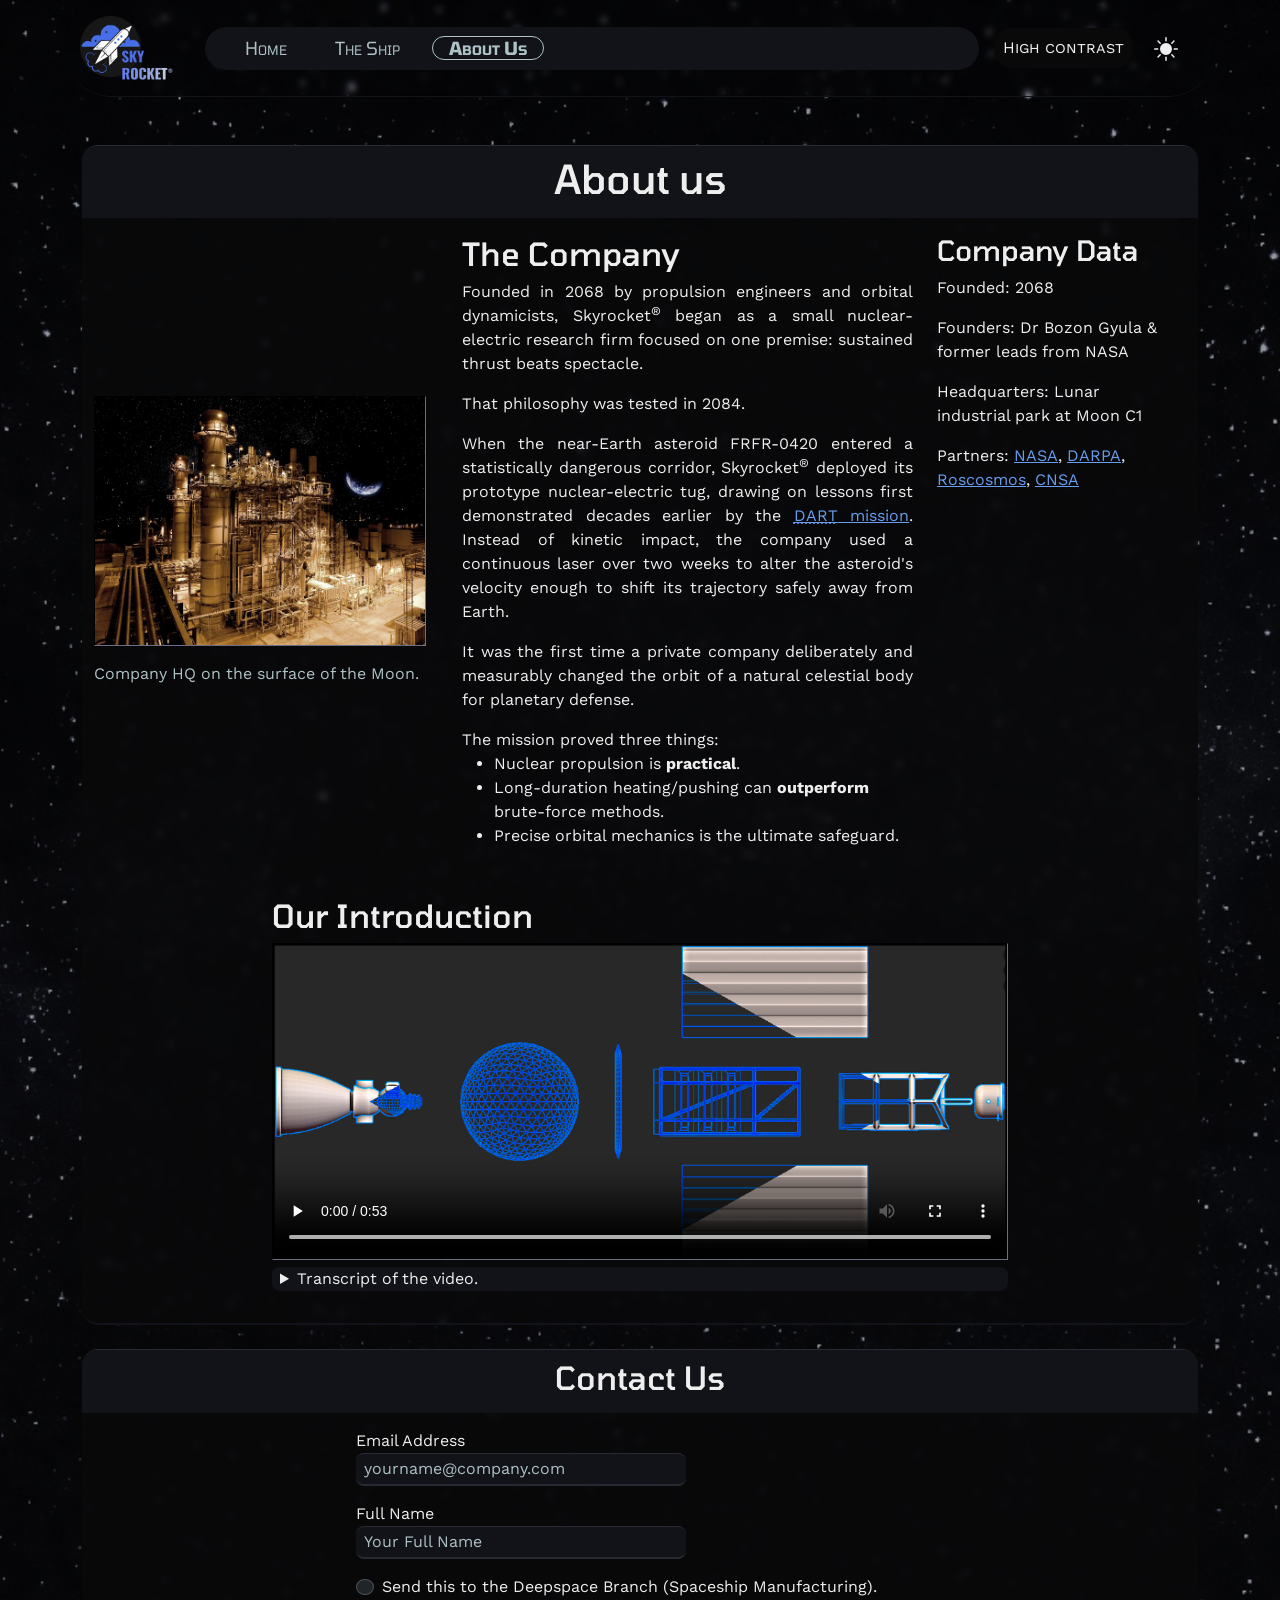
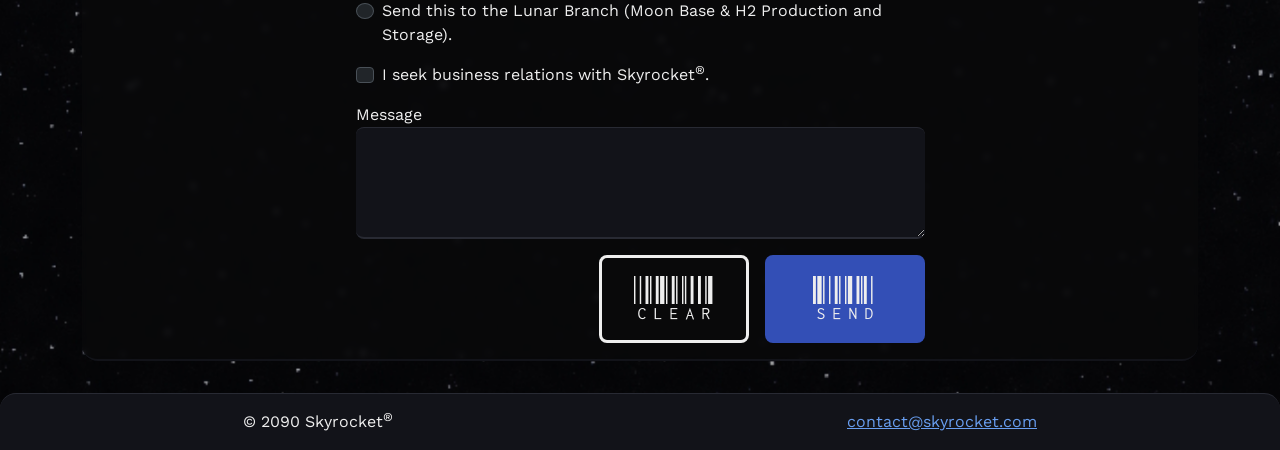
==== commit 99399d25: "Clear form button js" ====
--- a/about_us.html
+++ b/about_us.html
@@ -184,5 +184,6 @@
 
         <script src="https://cdn.jsdelivr.net/npm/bootstrap@5.3.8/dist/js/bootstrap.bundle.min.js" integrity="sha384-FKyoEForCGlyvwx9Hj09JcYn3nv7wiPVlz7YYwJrWVcXK/BmnVDxM+D2scQbITxI" crossorigin="anonymous"></script>
         <script src="./src/main.js"></script>
+        <script src="./src/form-accessibility.js"></script>
     </body>
 </html>
--- a/src/style.css
+++ b/src/style.css
@@ -303,6 +303,24 @@
     color: var(--text-muted-color);
     text-align: left;
 }
+
+details
+{
+    margin-bottom: 1rem;
+}
+summary
+{
+    border-radius: .5rem;
+    padding: 0 .5rem;
+
+    transition: var(--transition-length);
+    background-color: var(--bg-dark-grey-color);
+}
+summary:hover, summary:focus
+{
+    background-color: var(--bg-light-grey-color);
+}
+
 @media screen and (max-width: 767px)
 {
     /* figure
@@ -325,23 +343,14 @@
         background-color: var(--bg-color-transparent);
         backdrop-filter: var(--bg-blur);
     } */
-}
-
-details
-{
-    margin-bottom: 1rem;
-}
-summary
-{
-    border-radius: .5rem;
-    padding: 0 .5rem;
-
-    transition: var(--transition-length);
-    background-color: var(--bg-dark-grey-color);
-}
-summary:hover, summary:focus
-{
-    background-color: var(--bg-light-grey-color);
+    details
+    {
+        margin: 0;
+    }
+    summary
+    {
+        padding: .5rem 1rem;
+    }
 }
 
 table, th, td
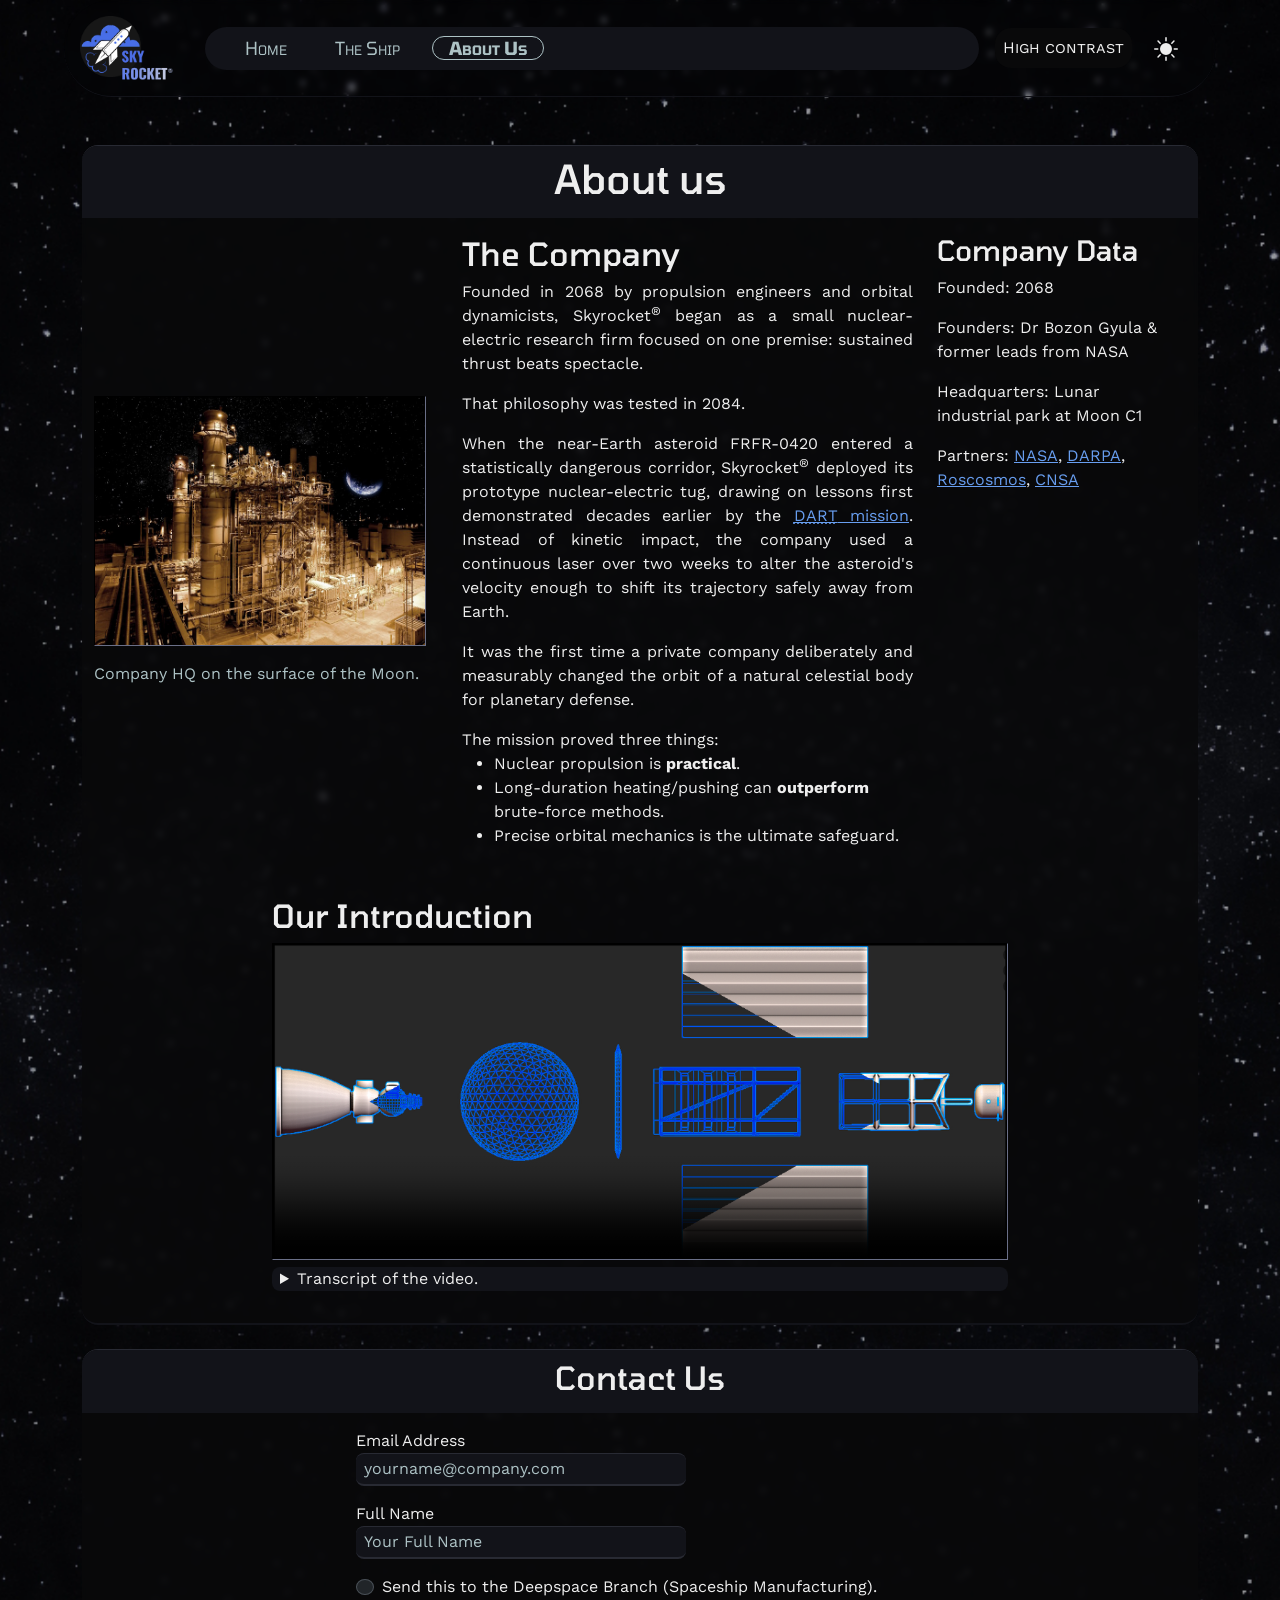
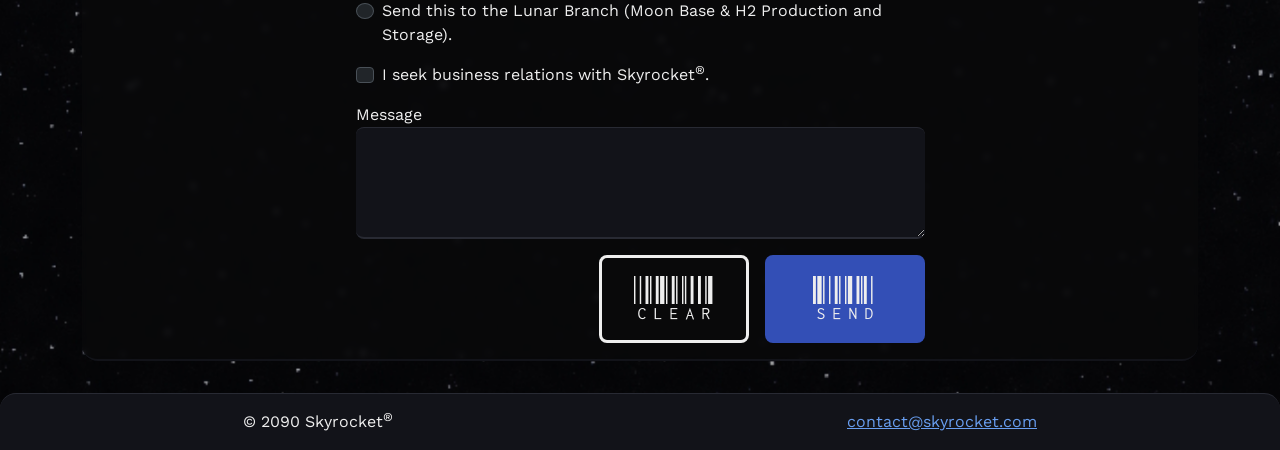
==== commit 773a358d: "Folder hierarchy" ====
--- a/about_us.html
+++ b/about_us.html
@@ -5,8 +5,9 @@
         <meta name="viewport" content="width=device-width, initial-scale=1.0">
         
         <link href="https://cdn.jsdelivr.net/npm/bootstrap@5.3.8/dist/css/bootstrap.min.css" rel="stylesheet" integrity="sha384-sRIl4kxILFvY47J16cr9ZwB07vP4J8+LH7qKQnuqkuIAvNWLzeN8tE5YBujZqJLB" crossorigin="anonymous">
-        <link rel="stylesheet" href="src/style.css">
-        <link rel="stylesheet" href="src/print.css">
+        <link rel="stylesheet" href="./src/css/style.css">
+        <link rel="stylesheet" href="./src/css/about_us.css">
+        <link rel="stylesheet" href="./src/css/print.css">
         <link rel="shortcut icon" href="./assets/imgs/Icon.png" type="image/x-icon">
 
         <title>About Us - Skyrocket&reg;</title>
@@ -105,16 +106,36 @@
                                 </video>
                                 <details>
                                     <summary>Transcript of the video.</summary>
+                                    
+                                    <p>A screenshot of a BBC News article is shown. The title: Skysocket saved humanity from ANNIHILATION! The description: Scientists claim, there was a 0.013 percent chance of the asteroid identified as FRFR-0420 to enter into Earth's atmosphere. Potential damage estimates... It was released 55 minutes ago in the world category.</p>
+                                    <p>The narrator has a robotic voice and says: In 2084, when the asteroid FRFR-0420 threatened Earth, one company rewrote the future.</p>
+
+                                    <p>The logo of Skyrocket zooms in.</p>
+                                    <p>The narrator says: Skyrocket began as a daring startup with a single conviction: space is not a boundary — it is an engineering problem.</p>
+
+                                    <p>The estimated trajectory of the asteroid gets close to Earth and slingshots around it. Another image appears with the altered path, where it floats away between Earth and the Moon.</p>
+                                    <p>The narrator says: We altered FRFR's trajectory, safeguarded our planet, and proved that the limits of space are meant to be challenged. Today, we continue that mission.</p>
+
+                                    <p>The image of Sky-AI shows up. It's a metallic vertical panel. On top, "SKY 9000" is written, on the middle is a dark lens glowing blue.</p>
+                                    <p>The narrator says: I am SKY AI, Skyrocket's autonomous systems core — and this is the Flux Overflow class.</p>
+
+                                    <p>A 3D model of the spaceship is shown from above at an angle. It is unconventionally short ship, the width-length ratio is around three to one. The two engines are separated from the sip on hinges, and the retractable radiators are aligned with other axis. Then the same model's exploded view is shown from the side. It switches between normal shading and blueprint wireframe mode multiple times.</p>
+                                    <p>The narrator says: A nuclear-propelled, unmanned deep-space mining and transport vehicle engineered for precision and profit. Twenty kilometers per second of delta-v, ...</p>
+
+                                    <p>The ship moves from the left to the right, with arrows pointing left from the engines. Then the engines are turned around, and the arrows point in the other direction and away from the ship a little bit.</p>
+                                    <p>The narrator continues: push and tug engine modes, ...</p>
+
+                                    <p>The ship is on the center of the frame. When it extends it's radiators, the width of the ship becomes almost three times it's original size.</p>
+                                    <p>The narrator continues: retractable radiators, ...</p>
+
+                                    <p>The image of the AI panel is shown again.</p>
+                                    <p>The narrator continues: hybrid AI and manual control.</p>
+
+                                    <p>The logo of Skyrocket is shown again.</p>
+                                    <p>The narrator says: At Skyrocket, we don't just reach for the stars — we make them reachable.</p>
+
                                     <p>
-                                        In 2084, when the asteroid FRFR-0420 threatened Earth, one company rewrote the future.
-                                        <br>
-                                        Skyrocket began as a daring startup with a single conviction: space is not a boundary — it is an engineering problem. We altered FRFR's trajectory, safeguarded our planet, and proved that the limits of space are meant to be challenged.
-                                        <br>
-                                        Today, we continue that mission.
-                                        <br>
-                                        I am SKY AI, Skyrocket's autonomous systems core — and this is the Flux Overflow class. A nuclear-propelled, unmanned deep-space mining and transport vehicle engineered for precision and profit. Twenty kilometers per second of delta-v, push and tug engine modes, retractable radiators, hybrid AI and manual control.
-                                        <br>
-                                        At Skyrocket, we don't just reach for the stars — we make them reachable.
+                                        Text on the screen: This video was made for an ELTE IK project.
                                         <br>
                                         Music by by Scott Buckley - released under CC-BY 4.0. www.scottbuckley.com.au
                                     </p>
@@ -183,7 +204,7 @@
         </footer>
 
         <script src="https://cdn.jsdelivr.net/npm/bootstrap@5.3.8/dist/js/bootstrap.bundle.min.js" integrity="sha384-FKyoEForCGlyvwx9Hj09JcYn3nv7wiPVlz7YYwJrWVcXK/BmnVDxM+D2scQbITxI" crossorigin="anonymous"></script>
-        <script src="./src/main.js"></script>
-        <script src="./src/form-accessibility.js"></script>
+        <script src="./src/js/main.js"></script>
+        <script src="./src/js/form-accessibility.js"></script>
     </body>
 </html>
--- a/src/css/style.css
+++ b/src/css/style.css
@@ -0,0 +1,436 @@
+/* Fonts import */
+@import url('https://fonts.googleapis.com/css2?family=Libre+Barcode+128+Text&family=Tomorrow:ital,wght@0,400;0,700;1,400;1,700&family=Work+Sans:ital,wght@0,100..900;1,100..900&display=swap');
+
+/* md from below: 767px */
+/* lg from below: 991px */
+/* lg from above: 992px */
+
+/* #region Variables */
+:root
+{
+    --bg-color: #09090A;
+    --bg-color-transparent: rgba(9, 9, 10, 0.8);
+    --bg-dark-grey-color: #121319;
+    --bg-light-grey-color: #282a33;
+
+    --text-color: #eee;
+    --text-muted-color: #adc2c5;
+
+    --primary-dark-color: #334fb6;
+    --primary-color: #689ef0;
+    --primary-light-color: #85dbf5;
+
+    --secondary-color: #a675e7;
+
+    --transition-length: 150ms;
+
+    --font-size: 1rem;
+    --font-size-large: 1.125rem;
+    --font-size-giga: 3rem;
+
+    --font: "Work Sans", Arial, sans-serif;
+    --font-futuristic: "Tomorrow", Arial, sans-serif;
+    --font-barcode: "Libre Barcode 128 Text", Arial, sans-serif;
+
+    --bg-blur: blur(.2rem);
+
+    --timeline-border-color: white;
+}
+.high-contrast
+{
+    --bg-color: #000000;
+    --bg-color-transparent: rgba(0, 0, 0, 1);
+    
+    --text-color: #4cecff;
+    --text-muted-color: #00ccff;
+    
+    --primary-dark-color: #ff8800;
+    --primary-color: #ffa600;
+    --primary-light-color: #ffee00;
+
+    --font-size: 1.125rem;
+    --font-size-large: 1.25rem;
+}
+/* #endregion */
+
+/* #region Global */
+::selection
+{
+    background-color: var(--primary-color);
+    color: #000;
+}
+.high-contrast ::selection
+{
+    background-color: var(--primary-color);
+}
+
+body
+{
+    display: flex;
+    flex-direction: column;
+    min-height: 100vh;
+
+    background-color: var(--bg-color); /* Ha nem töltene be a kép, az ember nem fog megvakulni. */
+    background-image: url(./../../assets/imgs/Space.jpg);
+    background-position: top;
+    background-size: cover;
+
+    color: var(--text-color);
+    font-family: var(--font);
+}
+main
+{
+    /* A footer így mindig legalul lesz. */
+    flex: 1;
+}
+
+h1, h2, h3, nav
+{
+    font-family: var(--font-futuristic);
+}
+p, a, li
+{
+    font-size: var(--font-size);
+}
+.high-contrast h1, .high-contrast h2, .high-contrast h3
+{
+    color: var(--primary-light-color);
+}
+/* #endregion */
+
+#content
+{
+    margin-top: 3rem;
+}
+#content-btn a
+{
+    position: absolute;
+    left    : -9999px;
+    margin-left: 5rem;
+    font-size: var(--font-size-large);
+}
+#content-btn a:focus
+{
+    position: static;
+}
+
+.content-card
+{
+    border-bottom: .15rem solid var(--bg-dark-grey-color);
+    border-top: .1rem solid var(--bg-light-grey-color);
+    border-radius: 1rem;
+    
+    overflow: hidden;
+    background-color: var(--bg-color-transparent);
+    backdrop-filter: var(--bg-blur);
+}
+.high-contrast .content-card
+{
+    border-color: white;
+}
+.content-card header
+{
+    padding: .5rem;
+
+    background-color: var(--bg-dark-grey-color);
+    text-align: center;
+}
+.blur-bg
+{
+    width: fit-content;
+    padding: 0 1rem;
+    
+    background-color: var(--bg-color-transparent);
+    backdrop-filter: var(--bg-blur);
+}
+.text-justify p
+{
+    text-align: justify;
+}
+
+hr
+{
+    border-top: .3rem dashed var(--bg-light-grey-color);
+    border-radius: 1rem;
+    opacity: .5;
+}
+
+/* Links */
+a:link
+{
+    color: var(--primary-color);
+}
+a:visited
+{
+    color: var(--secondary-color);
+}
+a:hover, a:active
+{
+    color: var(--primary-light-color);
+}
+
+footer
+{
+    display: flex;
+    justify-content: space-around;
+    width: 100%;
+    padding: 1rem;
+    margin-top: 2rem;
+    border-top: .1rem solid var(--bg-light-grey-color);
+    border-top-left-radius: 1rem;
+    border-top-right-radius: 1rem;
+
+    background-color: var(--bg-dark-grey-color);
+}
+footer p, footer address
+{
+    margin: 0;
+}
+
+video
+{
+    width: 100%;
+}
+
+.content-border
+{
+    border: .1rem inset var(--bg-light-grey-color);
+}
+.content-border-transparent
+{
+    border: .1rem solid transparent;
+}
+.zoom-image:hover img
+{
+    opacity: .8;
+    border: .1rem solid white;
+    border-radius: .5rem;
+}
+.zoom-image:hover
+{
+    cursor: zoom-in;
+}
+
+figure
+{
+    display: flex;
+    flex-direction: column;
+    justify-content: center;
+}
+figcaption
+{
+    margin-top: 1rem;
+
+    color: var(--text-muted-color);
+    text-align: left;
+}
+
+details
+{
+    margin-bottom: 1rem;
+}
+summary
+{
+    border-radius: .5rem;
+    padding: 0 .5rem;
+
+    transition: var(--transition-length);
+    background-color: var(--bg-dark-grey-color);
+}
+summary:hover, summary:focus
+{
+    background-color: var(--bg-light-grey-color);
+}
+
+.button
+{
+    border: none;
+    border-radius: .5rem;
+    
+    transition: var(--transition-length);
+
+    color: var(--text-color);
+    font-family: var(--font-barcode);
+    font-size: var(--font-size-giga);
+}
+.high-contrast .button
+{
+    font-family: var(--font-futuristic);
+    font-weight: bold;
+}
+
+.footnote
+{
+    color: var(--text-muted-color);
+    text-align: right;
+    font-style: italic;
+}
+caption
+{
+    color: var(--text-color);
+}
+
+/* #region Navbar */
+#menu
+{
+    position: sticky;
+    top: 0;
+    margin: 0 0rem;
+    display: flex;
+    align-items: center;
+
+    z-index: 1;
+    user-select: none;
+
+    backdrop-filter: var(--bg-blur);
+    border-bottom: .1rem solid var(--bg-dark-grey-color);
+    border-radius: 3rem;
+    text-wrap: nowrap;
+}
+#logo:hover
+{
+    transition: var(--transition-length);
+    opacity: .9;
+    filter: drop-shadow(0 0 1.5rem var(--primary-dark-color));
+}
+#menu img
+{
+    height: 4rem;
+    margin: 1rem;
+}
+
+nav
+{
+    width: 100%;
+}
+nav ul
+{
+    display: flex;
+    gap: 1rem;
+
+    margin: 0 1rem;
+    padding: .5rem 1.5rem;
+    border-radius: 2rem;
+
+    background-color: var(--bg-dark-grey-color);
+}
+nav li
+{
+    list-style-type: none;
+    display: inline-block;
+}
+nav a:link, nav a:visited
+{
+    padding: 0 1rem;
+    border-radius: 1rem;
+
+    color: var(--text-muted-color);
+    font-variant: small-caps;
+    font-size: var(--font-size-large);
+    text-decoration: none;
+}
+nav a:hover, nav a:active
+{
+    color: var(--text-color);
+}
+nav li.active a
+{
+    font-weight: bold;
+    border: .1rem solid var(--text-muted-color);
+}
+nav li a svg
+{
+    display: none;
+}
+
+#menu p
+{
+    position: relative;
+    top: .5rem;
+    margin-right: 1rem;
+    padding: .5rem;
+    border-radius: 1rem;
+
+    background-color: var(--bg-color);
+    font-variant: small-caps;
+    text-align: end;
+}
+#high-contrast-btn
+{
+    margin-right: 2rem;
+    border: none;
+
+    background-color: transparent;
+    color: var(--text-color);
+}
+#high-contrast-btn:hover
+{
+    color: var(--primary-light-color);
+}
+
+@media screen and (max-width: 767px)
+{
+    #menu
+    {
+        position: fixed;
+        top: auto;
+        bottom: 0;
+        width: 100%;
+
+        border-top: .15rem solid var(--bg-light-grey-color);
+    }
+    #menu p
+    {
+        display: none;
+    }
+    #menu img
+    {
+        height: 2rem;
+        margin: .5rem;
+    }
+
+    nav ul
+    {
+        gap: 0;
+        justify-content: space-around;
+    }
+    nav a:link, nav a:visited
+    {
+        padding: 0;
+    }
+    nav li.active a
+    {
+        border: none;
+    }
+    nav a span
+    {
+        display: none;
+    }
+    nav li.active
+    {
+        border: .2rem solid var(--text-muted-color);
+    }
+    nav li
+    {
+        padding: .3rem;
+        border: .2rem solid transparent;
+        border-radius: 100%;
+    }
+    nav li a svg
+    {
+        display: block;
+    }
+
+    footer
+    {
+        padding-bottom: 5rem;
+    }
+}
+@media screen and (min-width: 992px)
+{
+    #menu
+    {
+        margin: 0 4rem;
+    }
+}
+/* #endregion */
--- a/src/css/about_us.css
+++ b/src/css/about_us.css
@@ -0,0 +1,76 @@
+
+/* #region Form */
+form
+{
+    width: fit-content;
+    margin: auto;
+}
+input, textarea
+{
+    padding: .2rem .5rem;
+    border: none;
+    border-top: .1rem solid var(--bg-light-grey-color);
+    border-bottom: .15rem solid var(--bg-light-grey-color);
+    border-radius: .5rem;
+    max-width: 40rem;
+
+    color: var(--text-color);
+    background-color: var(--bg-dark-grey-color);
+}
+textarea
+{
+    width: 100%;
+    min-height: 7rem;
+}
+::placeholder
+{
+    color: var(--text-muted-color);
+}
+input[type=submit]
+{
+    padding: .5rem 3rem;
+    width: fit-content;
+
+    background-color: var(--primary-dark-color);
+}
+input[type=submit]:hover
+{
+    background-color: var(--primary-color);
+}
+.high-contrast input[type=submit]
+{
+    color: #000;
+}
+input[type=button]
+{
+    padding: .3rem 2rem;
+    border: .2rem solid var(--text-color);
+    background-color: var(--bg-color);
+}
+input[type=button]:hover
+{
+    border-color: var(--text-muted-color);
+    background-color: var(--bg-dark-grey-color);
+}
+.button-group
+{
+    display: flex;
+    flex-wrap: wrap;
+    justify-content: end;
+    gap: 1rem;
+}
+.vertical-group
+{
+    display: flex;
+    flex-direction: column;
+    align-items: start;
+}
+.horizontal-group
+{
+    display: flex;
+}
+.horizontal-group label
+{
+    margin-left: .5rem;
+}
+/* #endregion */
--- a/src/css/print.css
+++ b/src/css/print.css
@@ -0,0 +1,35 @@
+@media print
+{
+    img
+    {
+        margin: auto;
+        max-height: 15rem;
+        max-width: 15rem;
+    }
+    table, td, th
+    {
+        border: .2rem solid black;
+    }
+
+    .dont-print, #menu, footer, video
+    {
+        display: none;
+    }
+    .rent-button
+    {
+        border: none;
+    }
+
+    .event .event-description
+    {
+        padding: 0;
+    }
+    #content-btn
+    {
+        display: none;
+    }
+    #content
+    {
+        margin-top: 0;
+    }
+}
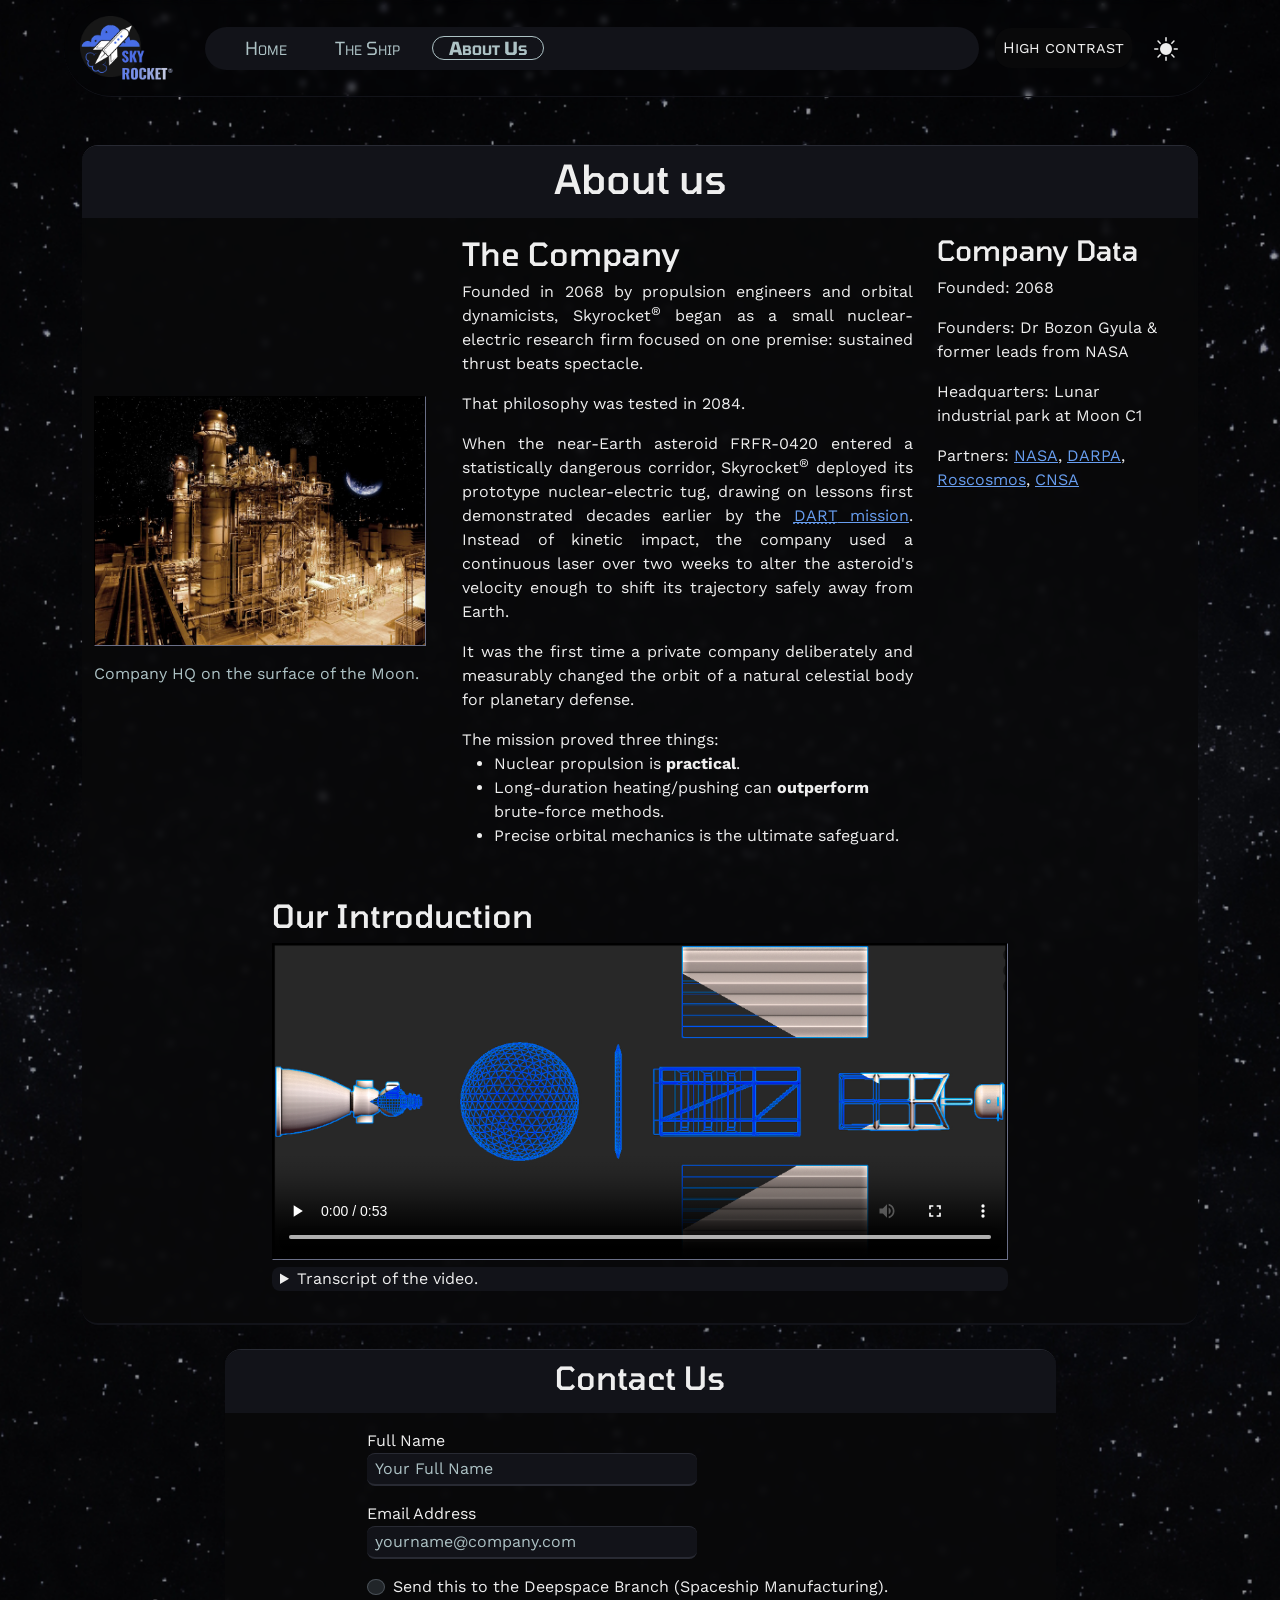
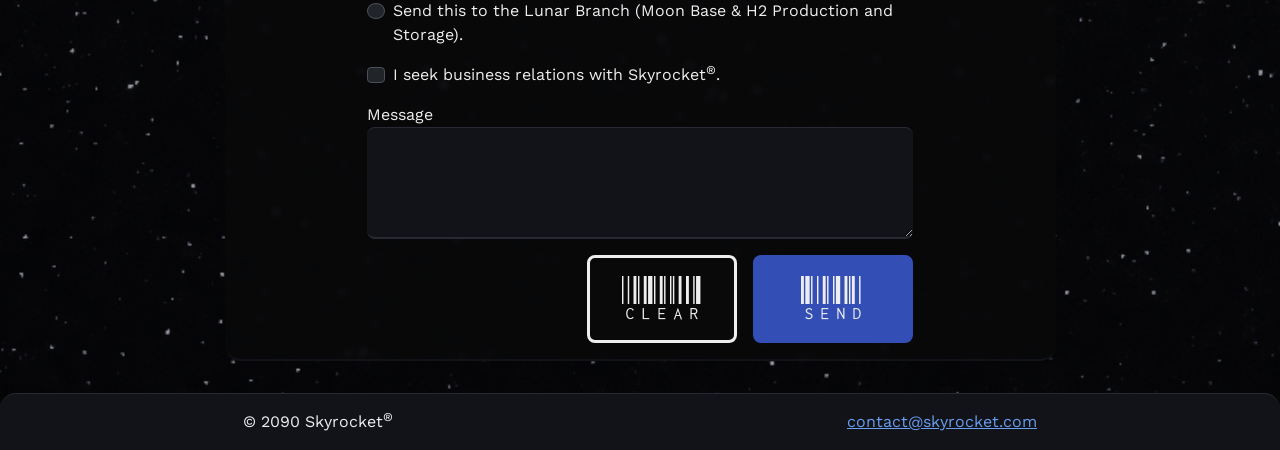
==== commit 02714459: "Third excel pass" ====
--- a/about_us.html
+++ b/about_us.html
@@ -68,7 +68,7 @@
                                 <h1>About us</h1>
                             </header> <!-- col -->
                             <figure class="col-12 col-lg-4 p-4">
-                                <a href="./assets/imgs/MoonBase.jpg" class="zoom-image">
+                                <a href="./assets/imgs/MoonBase.jpg" class="zoom-image" target="_blank">
                                     <img src="./assets/imgs/MoonBase-Thumbnail.jpg" alt="Night picture of our lunar base" class="img-fluid content-border">
                                 </a>
                                 <figcaption>Company HQ on the surface of the Moon.</figcaption>
@@ -107,7 +107,7 @@
                                 <details>
                                     <summary>Transcript of the video.</summary>
                                     
-                                    <p>A screenshot of a BBC News article is shown. The title: Skysocket saved humanity from ANNIHILATION! The description: Scientists claim, there was a 0.013 percent chance of the asteroid identified as FRFR-0420 to enter into Earth's atmosphere. Potential damage estimates... It was released 55 minutes ago in the world category.</p>
+                                    <p>Corporate jazz starts playing in the background. A screenshot of a BBC News article is shown. The title: Skysocket saved humanity from ANNIHILATION! The description: Scientists claim, there was a 0.013 percent chance of the asteroid identified as FRFR-0420 to enter into Earth's atmosphere. Potential damage estimates... It was released 55 minutes ago in the world category.</p>
                                     <p>The narrator has a robotic voice and says: In 2084, when the asteroid FRFR-0420 threatened Earth, one company rewrote the future.</p>
 
                                     <p>The logo of Skyrocket zooms in.</p>
@@ -145,23 +145,23 @@
                     </article>
                 </div> <!-- col -->
                 
-                <div class="col-12">
+                <div class="col-12 col-xl-9 m-auto">
                     <article class="content-card mt-4">
                         <div class="row">
                             <header class="col-12">
                                 <h2>Contact Us</h2>
                             </header> <!-- col -->
                             <form action="mailto:contact@skyrocket.com" method="post" enctype="text/plain" name="contact"
-                                class="col-12 col-lg-8 col-xl-7 col-xxl-6 py-3 px-5" data-bs-theme="dark">
+                                class="col-12 col-lg-10 col-xl-9 col-xxl-8 py-3 px-5" data-bs-theme="dark">
 
                                 <div class="vertical-group">
+                                    <label for="input_text-full_name">Full Name</label>
+                                    <input type="text" name="input_text-full_name" id="input_text-full_name" placeholder="Your Full Name" maxlength="40" size="30">
+                                </div>
+
+                                <div class="mt-3 vertical-group">
                                     <label for="input_email">Email Address</label>
                                     <input type="email" name="input_email" id="input_email" placeholder="yourname@company.com" maxlength="40" size="30">
-                                </div>
-
-                                <div class="mt-3 vertical-group">
-                                    <label for="input_text-full_name">Full Name</label>
-                                    <input type="text" name="input_text-full_name" id="input_text-full_name" placeholder="Your Full Name" maxlength="40" size="30">
                                 </div>
 
                                 <div class="mt-3 horizontal-group">
@@ -180,7 +180,7 @@
 
                                 <div class="mt-3 vertical-group">
                                     <label for="input_textarea-message">Message</label>
-                                    <textarea name="input_textarea-message" id="input_textarea-message"></textarea>
+                                    <textarea name="input_textarea-message" id="input_textarea-message" rows="4" cols="60"></textarea>
                                 </div>
 
                                 <div class="mt-3 button-group">
@@ -203,7 +203,6 @@
             </address>
         </footer>
 
-        <script src="https://cdn.jsdelivr.net/npm/bootstrap@5.3.8/dist/js/bootstrap.bundle.min.js" integrity="sha384-FKyoEForCGlyvwx9Hj09JcYn3nv7wiPVlz7YYwJrWVcXK/BmnVDxM+D2scQbITxI" crossorigin="anonymous"></script>
         <script src="./src/js/main.js"></script>
         <script src="./src/js/form-accessibility.js"></script>
     </body>
--- a/src/css/style.css
+++ b/src/css/style.css
@@ -98,6 +98,7 @@
 }
 /* #endregion */
 
+/* #region Content */
 #content
 {
     margin-top: 3rem;
@@ -155,7 +156,27 @@
     opacity: .5;
 }
 
-/* Links */
+.content-border
+{
+    border: .1rem inset var(--bg-light-grey-color);
+}
+.content-border-transparent
+{
+    border: .1rem solid transparent;
+}
+.zoom-image:hover img
+{
+    opacity: .8;
+    border: .1rem solid white;
+    border-radius: .5rem;
+}
+.zoom-image:hover
+{
+    cursor: zoom-in;
+}
+/* #endregion */
+
+/* #region Links */
 a:link
 {
     color: var(--primary-color);
@@ -168,7 +189,235 @@
 {
     color: var(--primary-light-color);
 }
-
+/* #endregion */
+
+/* #region Buttons */
+.button
+{
+    border: none;
+    border-radius: .5rem;
+    
+    transition: var(--transition-length);
+
+    color: var(--text-color);
+    font-family: var(--font-barcode);
+    font-size: var(--font-size-giga);
+}
+.high-contrast .button
+{
+    font-family: var(--font-futuristic);
+    font-weight: bold;
+}
+/* #endregion */
+
+/* #region Descriptions  */
+figure
+{
+    display: flex;
+    flex-direction: column;
+    justify-content: center;
+}
+figcaption
+{
+    margin-top: 1rem;
+
+    color: var(--text-muted-color);
+    text-align: left;
+}
+
+details
+{
+    margin-bottom: 1rem;
+}
+summary
+{
+    border-radius: .5rem;
+    padding: 0 .5rem;
+
+    transition: var(--transition-length);
+    background-color: var(--bg-dark-grey-color);
+}
+summary:hover, summary:focus
+{
+    background-color: var(--bg-light-grey-color);
+}
+
+.footnote
+{
+    color: var(--text-muted-color);
+    text-align: right;
+    font-style: italic;
+}
+caption
+{
+    color: var(--text-color);
+}
+/* #endregion */
+
+/* #region Navbar */
+#menu
+{
+    position: sticky;
+    top: 0;
+    margin: 0 0rem;
+    display: flex;
+    align-items: center;
+
+    z-index: 1;
+    user-select: none;
+
+    backdrop-filter: var(--bg-blur);
+    border-bottom: .1rem solid var(--bg-dark-grey-color);
+    border-radius: 3rem;
+    text-wrap: nowrap;
+}
+.high-contrast #menu
+{
+    border-color: white;
+}
+#menu img
+{
+    height: 4rem;
+    margin: 1rem;
+}
+
+nav
+{
+    width: 100%;
+}
+nav ul
+{
+    display: flex;
+    gap: 1rem;
+
+    margin: 0 1rem;
+    padding: .5rem 1.5rem;
+    border-radius: 2rem;
+
+    background-color: var(--bg-dark-grey-color);
+}
+nav li
+{
+    list-style-type: none;
+    display: inline-block;
+}
+nav a:link, nav a:visited
+{
+    padding: 0 1rem;
+    border-radius: 1rem;
+
+    color: var(--text-muted-color);
+    font-variant: small-caps;
+    font-size: var(--font-size-large);
+    text-decoration: none;
+}
+nav a:hover, nav a:active
+{
+    color: var(--text-color);
+}
+nav li.active a
+{
+    font-weight: bold;
+    border: .1rem solid var(--text-muted-color);
+}
+nav li a svg
+{
+    display: none;
+}
+
+#menu p
+{
+    position: relative;
+    top: .5rem;
+    margin-right: 1rem;
+    padding: .5rem;
+    border-radius: 1rem;
+
+    background-color: var(--bg-color);
+    font-variant: small-caps;
+    text-align: end;
+}
+#high-contrast-btn
+{
+    margin-right: 2rem;
+    border: none;
+
+    background-color: transparent;
+    color: var(--text-color);
+}
+#high-contrast-btn:hover
+{
+    color: var(--primary-light-color);
+}
+
+@media screen and (max-width: 767px)
+{
+    #menu
+    {
+        position: fixed;
+        top: auto;
+        bottom: 0;
+        width: 100%;
+
+        border-top: .15rem solid var(--bg-light-grey-color);
+    }
+    #menu p
+    {
+        display: none;
+    }
+    #menu img
+    {
+        height: 2rem;
+        margin: .5rem;
+    }
+
+    nav ul
+    {
+        gap: 0;
+        justify-content: space-around;
+    }
+    nav a:link, nav a:visited
+    {
+        padding: 0;
+    }
+    nav li.active a
+    {
+        border: none;
+    }
+    nav a span
+    {
+        display: none;
+    }
+    nav li.active
+    {
+        border: .2rem solid var(--text-muted-color);
+    }
+    nav li
+    {
+        padding: .3rem;
+        border: .2rem solid transparent;
+        border-radius: 100%;
+    }
+    nav li a svg
+    {
+        display: block;
+    }
+
+    footer
+    {
+        padding-bottom: 5rem;
+    }
+}
+@media screen and (min-width: 992px)
+{
+    #menu
+    {
+        margin: 0 4rem;
+    }
+}
+/* #endregion */
+
+/* #region Footer */
 footer
 {
     display: flex;
@@ -182,255 +431,12 @@
 
     background-color: var(--bg-dark-grey-color);
 }
+.high-contrast footer
+{
+    border-color: white;
+}
 footer p, footer address
 {
     margin: 0;
 }
-
-video
-{
-    width: 100%;
-}
-
-.content-border
-{
-    border: .1rem inset var(--bg-light-grey-color);
-}
-.content-border-transparent
-{
-    border: .1rem solid transparent;
-}
-.zoom-image:hover img
-{
-    opacity: .8;
-    border: .1rem solid white;
-    border-radius: .5rem;
-}
-.zoom-image:hover
-{
-    cursor: zoom-in;
-}
-
-figure
-{
-    display: flex;
-    flex-direction: column;
-    justify-content: center;
-}
-figcaption
-{
-    margin-top: 1rem;
-
-    color: var(--text-muted-color);
-    text-align: left;
-}
-
-details
-{
-    margin-bottom: 1rem;
-}
-summary
-{
-    border-radius: .5rem;
-    padding: 0 .5rem;
-
-    transition: var(--transition-length);
-    background-color: var(--bg-dark-grey-color);
-}
-summary:hover, summary:focus
-{
-    background-color: var(--bg-light-grey-color);
-}
-
-.button
-{
-    border: none;
-    border-radius: .5rem;
-    
-    transition: var(--transition-length);
-
-    color: var(--text-color);
-    font-family: var(--font-barcode);
-    font-size: var(--font-size-giga);
-}
-.high-contrast .button
-{
-    font-family: var(--font-futuristic);
-    font-weight: bold;
-}
-
-.footnote
-{
-    color: var(--text-muted-color);
-    text-align: right;
-    font-style: italic;
-}
-caption
-{
-    color: var(--text-color);
-}
-
-/* #region Navbar */
-#menu
-{
-    position: sticky;
-    top: 0;
-    margin: 0 0rem;
-    display: flex;
-    align-items: center;
-
-    z-index: 1;
-    user-select: none;
-
-    backdrop-filter: var(--bg-blur);
-    border-bottom: .1rem solid var(--bg-dark-grey-color);
-    border-radius: 3rem;
-    text-wrap: nowrap;
-}
-#logo:hover
-{
-    transition: var(--transition-length);
-    opacity: .9;
-    filter: drop-shadow(0 0 1.5rem var(--primary-dark-color));
-}
-#menu img
-{
-    height: 4rem;
-    margin: 1rem;
-}
-
-nav
-{
-    width: 100%;
-}
-nav ul
-{
-    display: flex;
-    gap: 1rem;
-
-    margin: 0 1rem;
-    padding: .5rem 1.5rem;
-    border-radius: 2rem;
-
-    background-color: var(--bg-dark-grey-color);
-}
-nav li
-{
-    list-style-type: none;
-    display: inline-block;
-}
-nav a:link, nav a:visited
-{
-    padding: 0 1rem;
-    border-radius: 1rem;
-
-    color: var(--text-muted-color);
-    font-variant: small-caps;
-    font-size: var(--font-size-large);
-    text-decoration: none;
-}
-nav a:hover, nav a:active
-{
-    color: var(--text-color);
-}
-nav li.active a
-{
-    font-weight: bold;
-    border: .1rem solid var(--text-muted-color);
-}
-nav li a svg
-{
-    display: none;
-}
-
-#menu p
-{
-    position: relative;
-    top: .5rem;
-    margin-right: 1rem;
-    padding: .5rem;
-    border-radius: 1rem;
-
-    background-color: var(--bg-color);
-    font-variant: small-caps;
-    text-align: end;
-}
-#high-contrast-btn
-{
-    margin-right: 2rem;
-    border: none;
-
-    background-color: transparent;
-    color: var(--text-color);
-}
-#high-contrast-btn:hover
-{
-    color: var(--primary-light-color);
-}
-
-@media screen and (max-width: 767px)
-{
-    #menu
-    {
-        position: fixed;
-        top: auto;
-        bottom: 0;
-        width: 100%;
-
-        border-top: .15rem solid var(--bg-light-grey-color);
-    }
-    #menu p
-    {
-        display: none;
-    }
-    #menu img
-    {
-        height: 2rem;
-        margin: .5rem;
-    }
-
-    nav ul
-    {
-        gap: 0;
-        justify-content: space-around;
-    }
-    nav a:link, nav a:visited
-    {
-        padding: 0;
-    }
-    nav li.active a
-    {
-        border: none;
-    }
-    nav a span
-    {
-        display: none;
-    }
-    nav li.active
-    {
-        border: .2rem solid var(--text-muted-color);
-    }
-    nav li
-    {
-        padding: .3rem;
-        border: .2rem solid transparent;
-        border-radius: 100%;
-    }
-    nav li a svg
-    {
-        display: block;
-    }
-
-    footer
-    {
-        padding-bottom: 5rem;
-    }
-}
-@media screen and (min-width: 992px)
-{
-    #menu
-    {
-        margin: 0 4rem;
-    }
-}
-/* #endregion */
+/* #endregion */
--- a/src/css/about_us.css
+++ b/src/css/about_us.css
@@ -19,7 +19,7 @@
 }
 textarea
 {
-    width: 100%;
+    max-width: 100%;
     min-height: 7rem;
 }
 ::placeholder
@@ -73,4 +73,9 @@
 {
     margin-left: .5rem;
 }
+
+video
+{
+    width: 100%;
+}
 /* #endregion */
--- a/src/css/print.css
+++ b/src/css/print.css
@@ -1,5 +1,23 @@
 @media print
 {
+    *
+    {
+        color: black;
+    }
+
+    #roadmap
+    {
+        display: flex;
+    }
+    .event
+    {
+        border-right: .1rem solid black;
+    }
+    .event:last-of-type
+    {
+        border: none;
+    }
+
     img
     {
         margin: auto;
@@ -32,4 +50,19 @@
     {
         margin-top: 0;
     }
+
+    .button
+    {
+        display: none;
+    }
+    input[type=radio]
+    {
+        background-color: white;
+        border: .1rem solid black;
+    }
+    input[type=checkbox]
+    {
+        background-color: white;
+        border: .1rem solid black;
+    }
 }
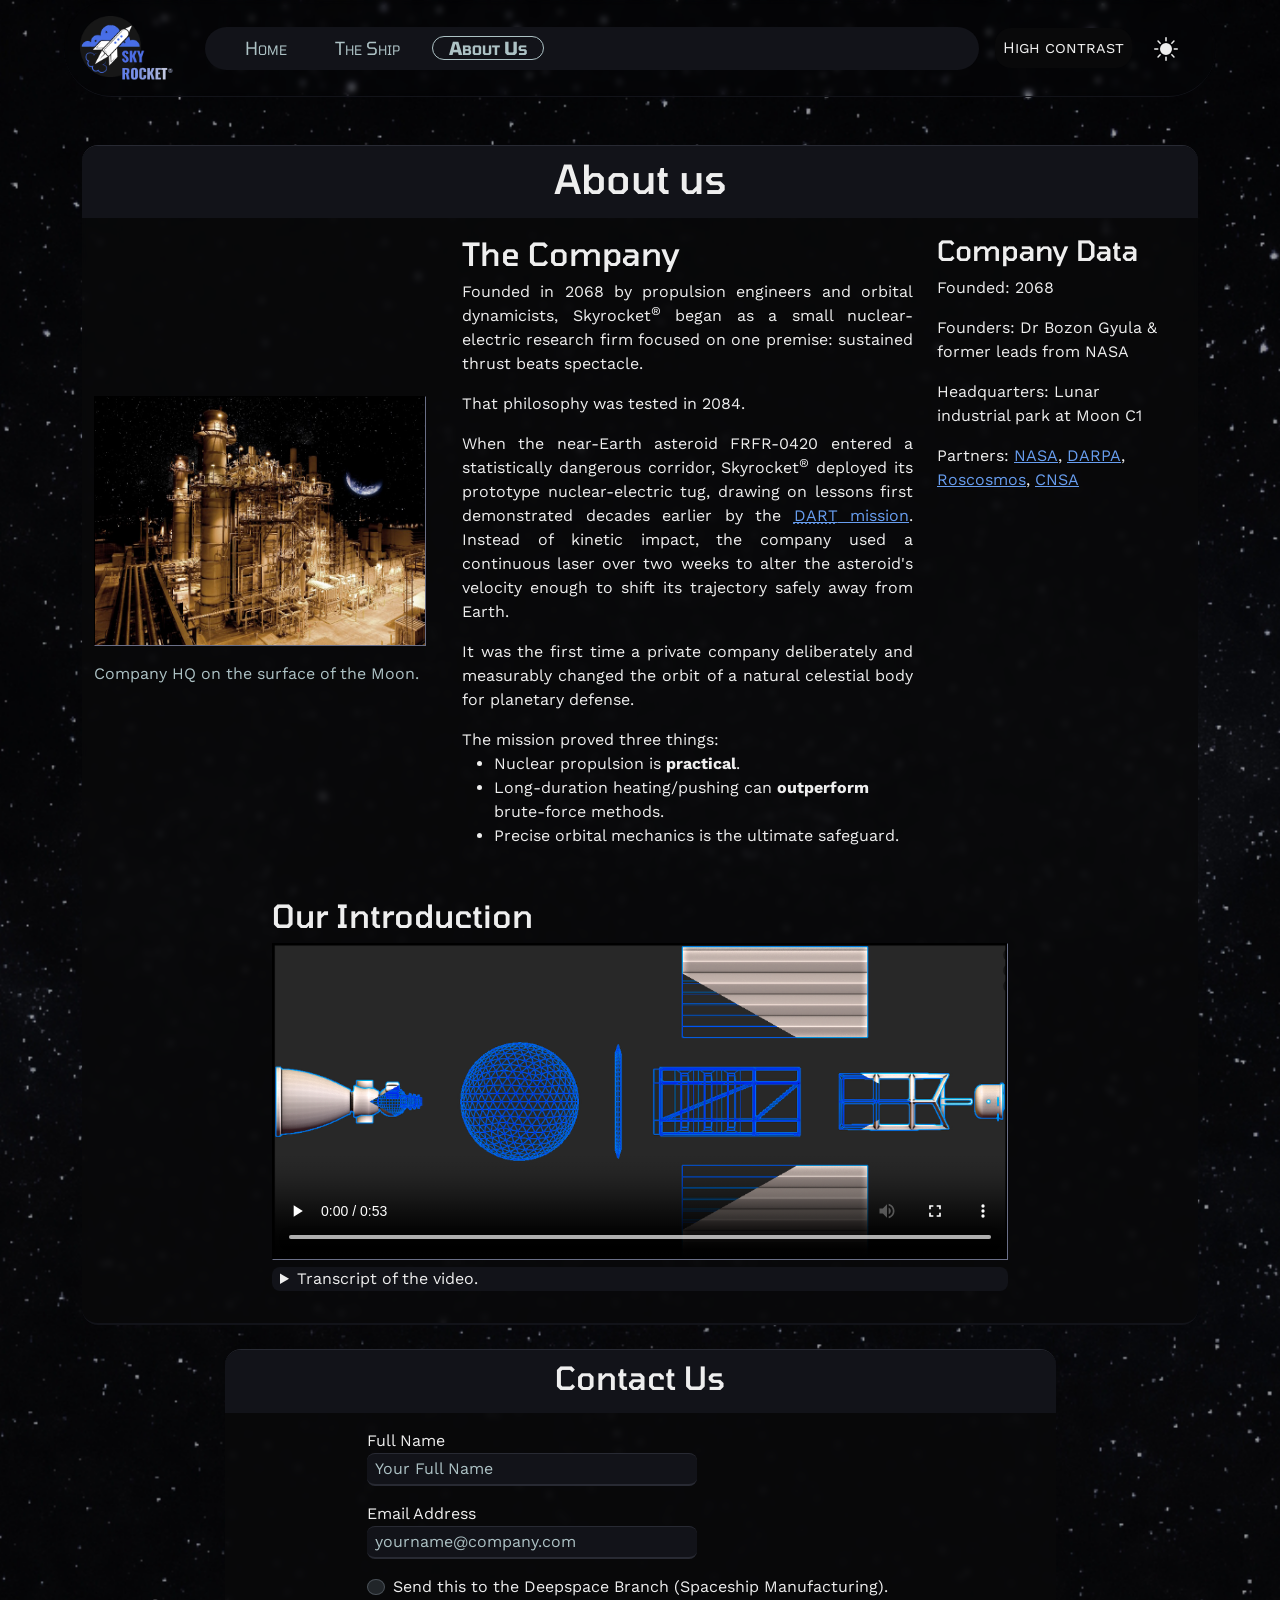
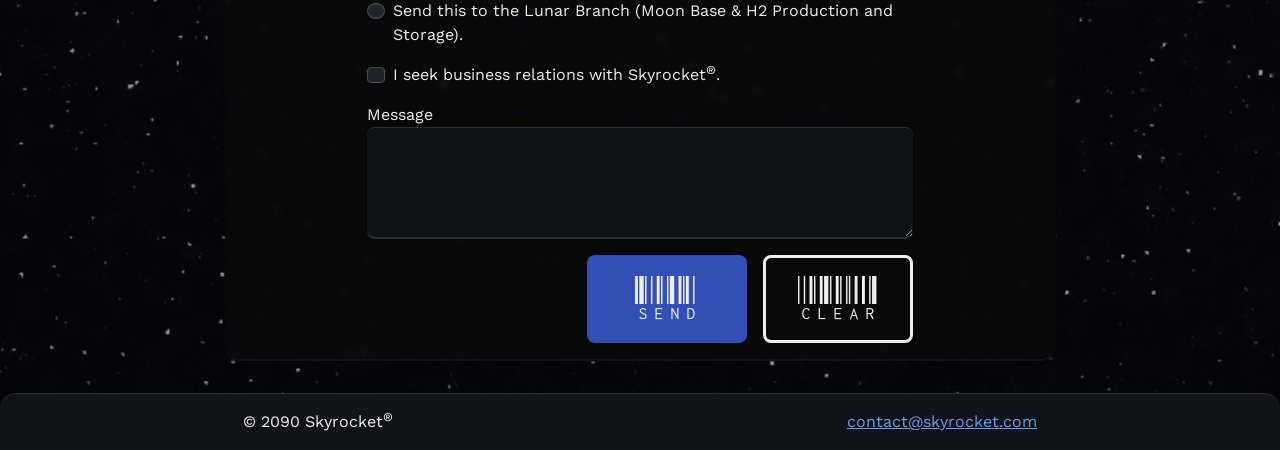
==== commit 6074c908: "Check before (first) upload" ====
--- a/about_us.html
+++ b/about_us.html
@@ -184,8 +184,8 @@
                                 </div>
 
                                 <div class="mt-3 button-group">
+                                    <input type="submit" value="SEND" class="button">
                                     <input type="button" value="CLEAR" class="button">
-                                    <input type="submit" value="SEND" class="button">
                                 </div>
                                 
                             </form> <!-- col -->
--- a/src/css/style.css
+++ b/src/css/style.css
@@ -185,7 +185,7 @@
 {
     color: var(--secondary-color);
 }
-a:hover, a:active
+a:hover, a:active, a:focus
 {
     color: var(--primary-light-color);
 }
